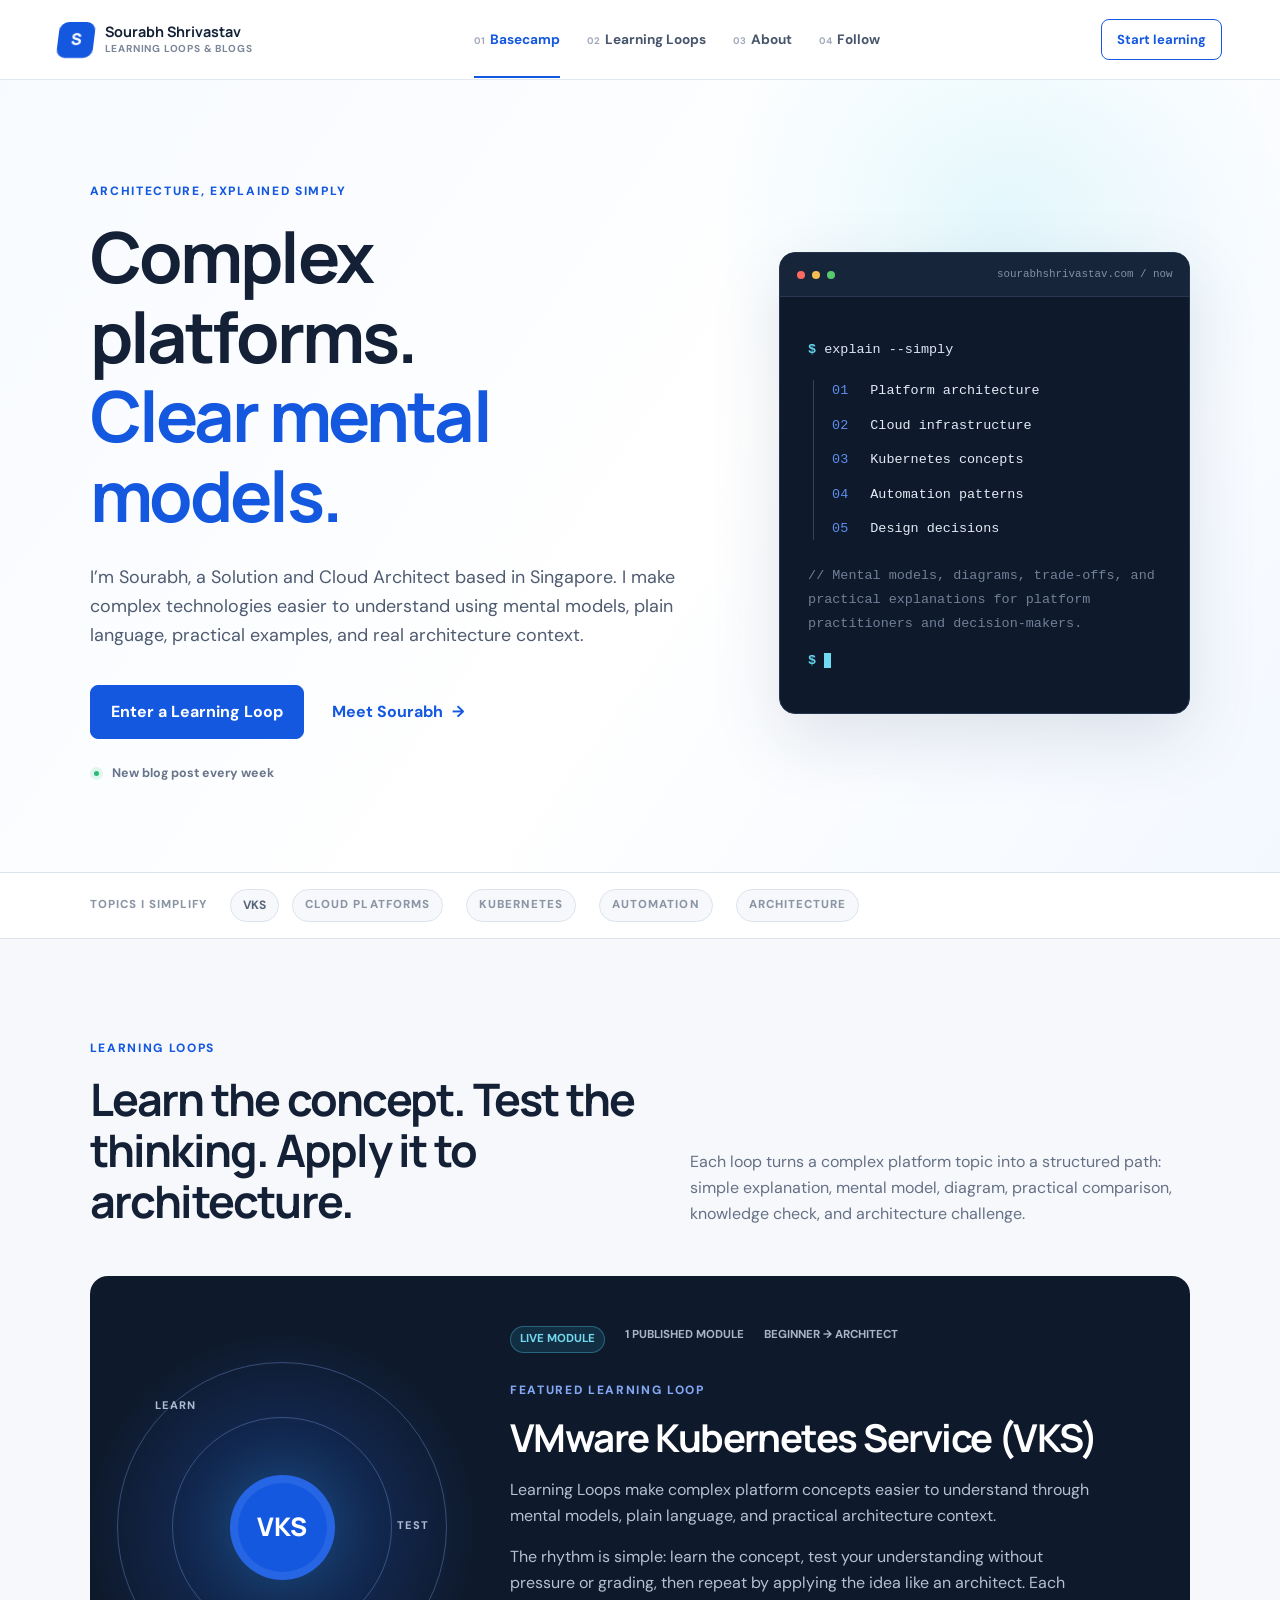
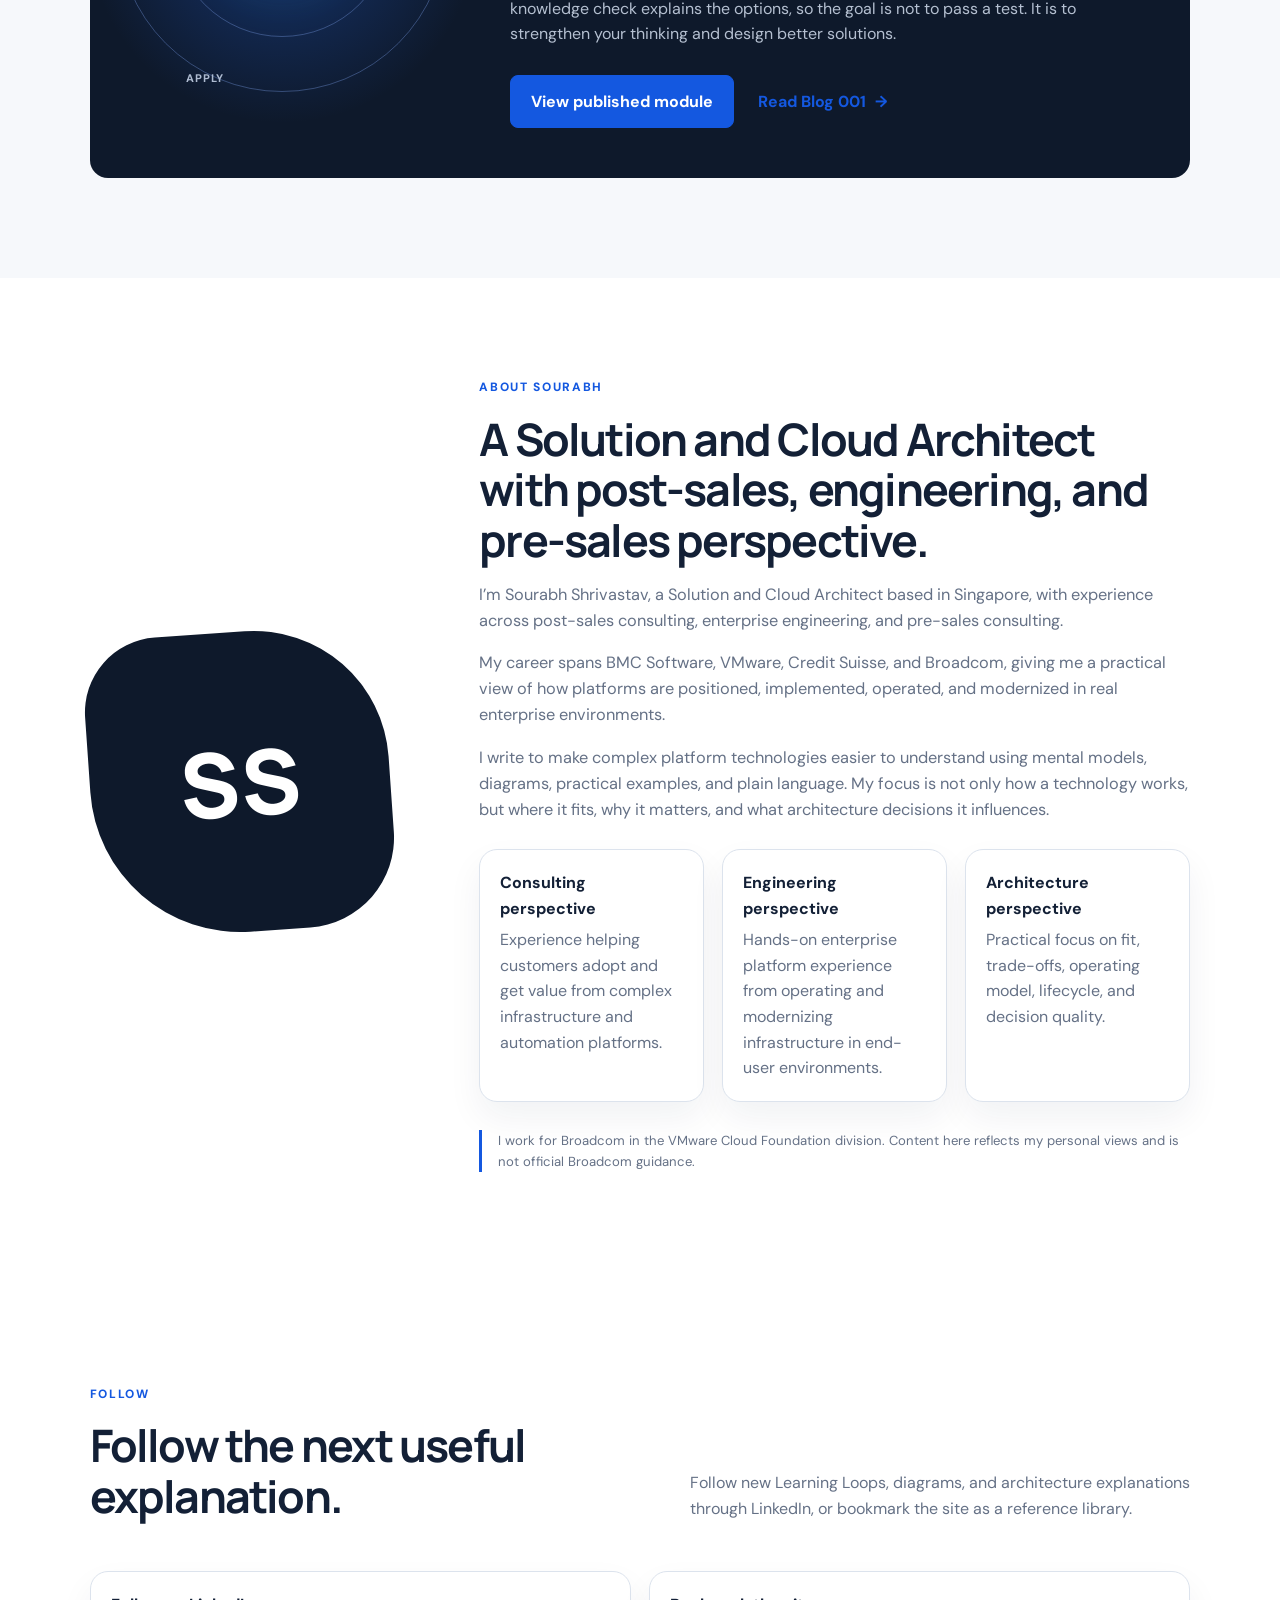
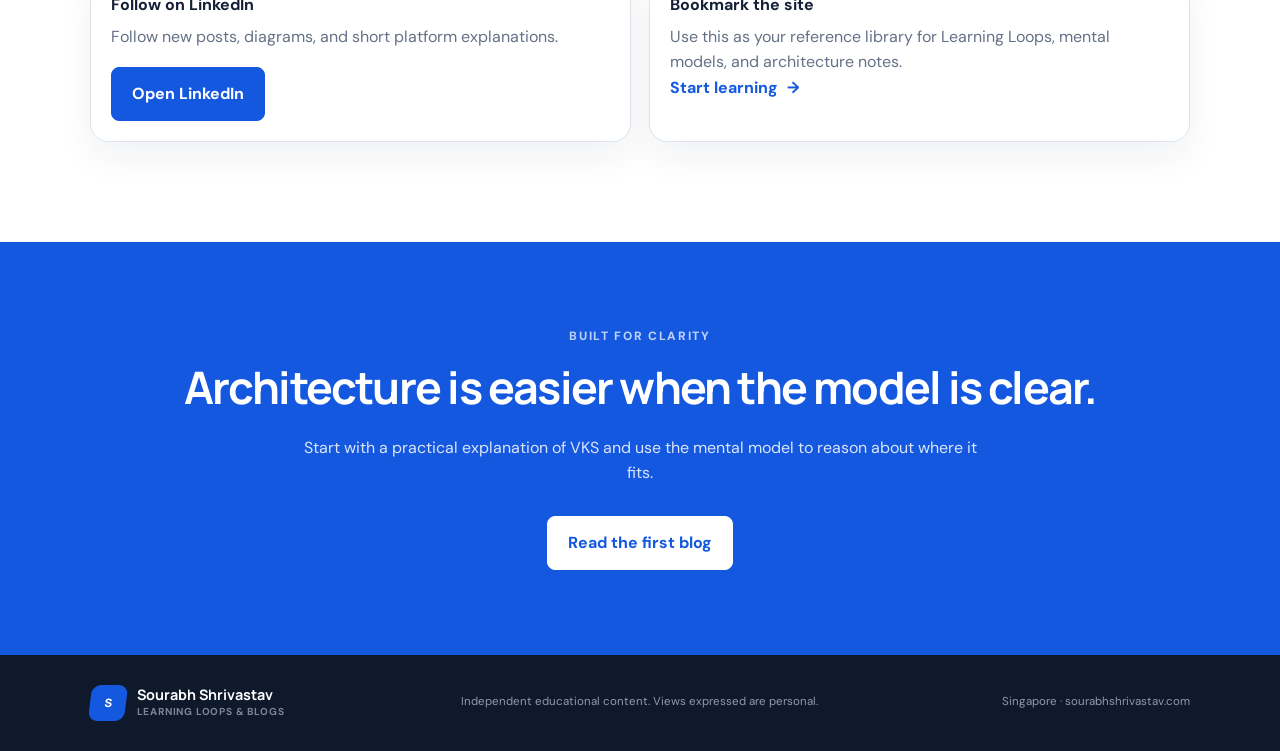
==== index.html @ 7808304b "Prepare homepage for go live with one visible module" ====
<!doctype html>
<html lang="en">
  <head>
    <meta charset="UTF-8" />
    <meta name="viewport" content="width=device-width, initial-scale=1.0" />
    <meta name="description" content="Sourabh Shrivastav writes practical Learning Loops and blogs that make cloud platforms, Kubernetes, automation, and architecture easier to understand through mental models and clear language." />
    <title>Sourabh Shrivastav | Learning Loops & Technical Blogs</title>
    <link rel="preconnect" href="https://fonts.googleapis.com" />
    <link rel="preconnect" href="https://fonts.gstatic.com" crossorigin />
    <link href="https://fonts.googleapis.com/css2?family=DM+Sans:wght@400;500;600;700&family=Manrope:wght@600;700;800&display=swap" rel="stylesheet" />
    <link rel="stylesheet" href="styles.css" />
    <style>
      .published-modules li { padding: 0; }
      .published-modules a { display: grid; gap: 5px; height: 100%; padding: 14px 16px; transition: background 160ms ease, border-color 160ms ease, transform 160ms ease; width: 100%; }
      .published-modules a:hover { background: #eef5ff; transform: translateY(-1px); }
      .published-modules a > span { color: var(--blue); font-size: .68rem; font-weight: 800; }
      .published-modules strong { color: var(--ink); font-size: .9rem; }
      .published-modules small { color: var(--muted); font-size: .74rem; font-weight: 500; line-height: 1.45; }
      .clarity-strip, .follow-grid { display: grid; gap: 18px; grid-template-columns: repeat(3, minmax(0, 1fr)); margin-top: 26px; }
      .follow-grid.two-card-grid { grid-template-columns: repeat(2, minmax(0, 1fr)); }
      .clarity-strip div, .follow-card { background: #fff; border: 1px solid var(--line); border-radius: 18px; box-shadow: 0 16px 35px rgba(16, 38, 74, .06); padding: 20px; }
      .clarity-strip strong, .follow-card strong { color: var(--ink); display: block; margin-bottom: 6px; }
      .clarity-strip p, .follow-card p { color: var(--muted); margin: 0; }
      .follow-card .button, .follow-card .text-link { margin-top: 18px; }
      .coming-soon-tag { color: var(--blue); display: inline-block; font-size: .75rem; font-weight: 800; letter-spacing: .08em; margin-top: 16px; text-transform: uppercase; }
      @media (max-width: 900px) { .clarity-strip, .follow-grid, .follow-grid.two-card-grid { grid-template-columns: 1fr; } }
    </style>
    <script src="app.js" defer></script>
  </head>
  <body>
    <header class="site-header">
      <a class="brand" href="#basecamp" aria-label="Sourabh Shrivastav home">
        <span class="brand-mark">S</span>
        <span class="brand-copy"><strong>Sourabh Shrivastav</strong><small>Learning Loops & Blogs</small></span>
      </a>
      <nav aria-label="Main navigation">
        <a class="nav-link active" href="#basecamp"><span>01</span>Basecamp</a>
        <a class="nav-link" href="#loops"><span>02</span>Learning Loops</a>
        <a class="nav-link" href="#about"><span>03</span>About</a>
        <a class="nav-link" href="#follow"><span>04</span>Follow</a>
      </nav>
      <a class="button button-small button-outline" href="#loops">Start learning</a>
    </header>

    <main id="basecamp">
      <section class="hero personal-hero">
        <div class="hero-copy">
          <p class="eyebrow">Architecture, explained simply</p>
          <h1>Complex platforms.<br /><span>Clear mental models.</span></h1>
          <p class="hero-intro">I’m Sourabh, a Solution and Cloud Architect based in Singapore. I make complex technologies easier to understand using mental models, plain language, practical examples, and real architecture context.</p>
          <div class="hero-actions">
            <a class="button" href="#loops">Enter a Learning Loop</a>
            <a class="text-link" href="#about">Meet Sourabh <span>→</span></a>
          </div>
          <div class="publishing-signal"><span class="pulse"></span>New blog post every week</div>
        </div>

        <aside class="terminal-card" aria-label="Topics explored on this website">
          <div class="terminal-bar"><span></span><span></span><span></span><small>sourabhshrivastav.com / now</small></div>
          <div class="terminal-body">
            <p><span class="prompt">$</span> explain --simply</p>
            <div class="topic-output">
              <span><i>01</i> Platform architecture</span>
              <span><i>02</i> Cloud infrastructure</span>
              <span><i>03</i> Kubernetes concepts</span>
              <span><i>04</i> Automation patterns</span>
              <span><i>05</i> Design decisions</span>
            </div>
            <p class="terminal-comment">// Mental models, diagrams, trade-offs, and practical explanations for platform practitioners and decision-makers.</p>
            <p><span class="prompt">$</span> <span class="cursor"></span></p>
          </div>
        </aside>
      </section>

      <section class="topic-rail" aria-label="Topics">
        <span>Topics I simplify</span>
        <a href="#loops">VKS</a>
        <span class="topic-pill">Cloud Platforms</span>
        <span class="topic-pill">Kubernetes</span>
        <span class="topic-pill">Automation</span>
        <span class="topic-pill">Architecture</span>
      </section>

      <section class="section loops-section" id="loops">
        <div class="section-heading">
          <div><p class="eyebrow">Learning Loops</p><h2>Learn the concept. Test the thinking. Apply it to architecture.</h2></div>
          <p>Each loop turns a complex platform topic into a structured path: simple explanation, mental model, diagram, practical comparison, knowledge check, and architecture challenge.</p>
        </div>

        <article class="featured-loop">
          <div class="loop-visual">
            <div class="orbit orbit-one"></div><div class="orbit orbit-two"></div><div class="loop-core">VKS</div>
            <span class="orbit-label label-learn">Learn</span><span class="orbit-label label-test">Test</span><span class="orbit-label label-apply">Apply</span>
          </div>
          <div class="loop-content">
            <div class="loop-meta"><span class="status-badge">Live module</span><span>1 published module</span><span>Beginner → Architect</span></div>
            <p class="eyebrow">Featured Learning Loop</p>
            <h3>VMware Kubernetes Service (VKS)</h3>
            <p>Learning Loops make complex platform concepts easier to understand through mental models, plain language, and practical architecture context.</p>
            <p>The rhythm is simple: learn the concept, test your understanding without pressure or grading, then repeat by applying the idea like an architect. Each knowledge check explains the options, so the goal is not to pass a test. It is to strengthen your thinking and design better solutions.</p>
            <div class="loop-actions">
              <button class="button show-modules" type="button" aria-expanded="false">View published module</button>
              <a class="text-link" href="blogs/001-what-is-vks.html">Read Blog 001 <span>→</span></a>
            </div>
          </div>
        </article>

        <div class="curriculum-drawer" hidden>
          <div class="curriculum-heading"><div><p class="eyebrow">VKS Learning Loop</p><h3>Published module</h3></div><span>Start with the first practical explanation of where VKS fits.</span></div>
          <ol class="curriculum-grid published-modules">
            <li><a href="blogs/001-what-is-vks.html"><span>01</span><strong>What Is VKS?</strong><small>Where VKS fits in the Kubernetes landscape and how it closes the enterprise operating gap.</small></a></li>
          </ol>
        </div>
      </section>

      <section class="section about-section" id="about">
        <div class="about-monogram">SS</div>
        <div class="about-copy">
          <p class="eyebrow">About Sourabh</p>
          <h2>A Solution and Cloud Architect with post-sales, engineering, and pre-sales perspective.</h2>
          <p>I’m Sourabh Shrivastav, a Solution and Cloud Architect based in Singapore, with experience across post-sales consulting, enterprise engineering, and pre-sales consulting.</p>
          <p>My career spans BMC Software, VMware, Credit Suisse, and Broadcom, giving me a practical view of how platforms are positioned, implemented, operated, and modernized in real enterprise environments.</p>
          <p>I write to make complex platform technologies easier to understand using mental models, diagrams, practical examples, and plain language. My focus is not only how a technology works, but where it fits, why it matters, and what architecture decisions it influences.</p>
          <div class="clarity-strip">
            <div><strong>Consulting perspective</strong><p>Experience helping customers adopt and get value from complex infrastructure and automation platforms.</p></div>
            <div><strong>Engineering perspective</strong><p>Hands-on enterprise platform experience from operating and modernizing infrastructure in end-user environments.</p></div>
            <div><strong>Architecture perspective</strong><p>Practical focus on fit, trade-offs, operating model, lifecycle, and decision quality.</p></div>
          </div>
          <p class="disclosure">I work for Broadcom in the VMware Cloud Foundation division. Content here reflects my personal views and is not official Broadcom guidance.</p>
        </div>
      </section>

      <section class="section" id="follow">
        <div class="section-heading">
          <div><p class="eyebrow">Follow</p><h2>Follow the next useful explanation.</h2></div>
          <p>Follow new Learning Loops, diagrams, and architecture explanations through LinkedIn, or bookmark the site as a reference library.</p>
        </div>
        <div class="follow-grid two-card-grid">
          <article class="follow-card"><strong>Follow on LinkedIn</strong><p>Follow new posts, diagrams, and short platform explanations.</p><a class="button" href="https://www.linkedin.com/in/sourabh-shrivastav2009/" target="_blank" rel="noopener">Open LinkedIn</a></article>
          <article class="follow-card"><strong>Bookmark the site</strong><p>Use this as your reference library for Learning Loops, mental models, and architecture notes.</p><a class="text-link" href="#loops">Start learning <span>→</span></a></article>
        </div>
      </section>

      <section class="cta-section">
        <p class="eyebrow">Built for clarity</p>
        <h2>Architecture is easier when the model is clear.</h2>
        <p>Start with a practical explanation of VKS and use the mental model to reason about where it fits.</p>
        <a class="button button-light" href="blogs/001-what-is-vks.html">Read the first blog</a>
      </section>
    </main>

    <footer>
      <a class="brand footer-brand" href="#basecamp"><span class="brand-mark">S</span><span class="brand-copy"><strong>Sourabh Shrivastav</strong><small>Learning Loops & Blogs</small></span></a>
      <p>Independent educational content. Views expressed are personal.</p>
      <span>Singapore · sourabhshrivastav.com</span>
    </footer>
  </body>
</html>
---- styles.css ----
:root {
  --ink: #132036;
  --muted: #657186;
  --paper: #f6f8fb;
  --white: #fff;
  --blue: #1458e0;
  --blue-dark: #0b3faa;
  --cyan: #30c5e8;
  --line: #dce3ed;
  --navy: #0e192b;
  --green: #087a55;
  --red: #bd3f45;
  --purple: #7454d6;
  --shadow: 0 24px 70px rgba(30, 54, 95, 0.13);
}

* { box-sizing: border-box; }
[hidden] { display: none !important; }
html { scroll-behavior: smooth; }
body {
  margin: 0;
  background: var(--white);
  color: var(--ink);
  font-family: "DM Sans", sans-serif;
  line-height: 1.6;
}
a { color: inherit; text-decoration: none; }
button, input { font: inherit; }
h1, h2, h3 {
  font-family: "Manrope", sans-serif;
  letter-spacing: -0.04em;
  line-height: 1.13;
}

.site-header {
  align-items: center;
  backdrop-filter: blur(16px);
  background: rgba(255, 255, 255, 0.92);
  border-bottom: 1px solid rgba(220, 227, 237, 0.85);
  display: flex;
  height: 80px;
  justify-content: space-between;
  padding: 0 max(4.5vw, 24px);
  position: sticky;
  top: 0;
  z-index: 20;
}
.brand { align-items: center; display: flex; gap: 11px; }
.brand-mark {
  align-items: center;
  background: var(--blue);
  border-radius: 9px;
  color: var(--white);
  display: inline-flex;
  font-family: "Manrope", sans-serif;
  font-weight: 800;
  height: 36px;
  justify-content: center;
  transform: skew(-7deg);
  width: 36px;
}
.brand-copy { display: flex; flex-direction: column; line-height: 1.05; }
.brand-copy strong { font-family: "Manrope", sans-serif; font-size: .9rem; }
.brand-copy small {
  color: #7a8699;
  font-size: .63rem;
  font-weight: 700;
  letter-spacing: .08em;
  margin-top: 5px;
  text-transform: uppercase;
}
nav { display: flex; gap: 27px; }
.nav-link {
  color: #48566c;
  font-size: .85rem;
  font-weight: 700;
  position: relative;
}
.nav-link span { color: #a0aaba; font-size: .6rem; margin-right: 5px; }
.nav-link::after {
  background: var(--blue);
  bottom: -28px;
  content: "";
  height: 2px;
  left: 0;
  position: absolute;
  transform: scaleX(0);
  transform-origin: left;
  transition: transform 180ms ease;
  width: 100%;
}
.nav-link:hover, .nav-link.active { color: var(--blue); }
.nav-link:hover::after, .nav-link.active::after { transform: scaleX(1); }
.nav-coming-soon {
  align-items: center;
  color: #929cac;
  cursor: default;
  display: flex;
}
.nav-coming-soon small {
  background: #edf1f7;
  border-radius: 999px;
  color: #7d899b;
  font-size: .52rem;
  letter-spacing: .06em;
  margin-left: 7px;
  padding: 2px 6px;
  text-transform: uppercase;
}
.nav-coming-soon::after { display: none; }
.nav-coming-soon:hover { color: #929cac; }

.button {
  background: var(--blue);
  border: 1px solid var(--blue);
  border-radius: 8px;
  color: var(--white);
  cursor: pointer;
  display: inline-flex;
  font-weight: 700;
  justify-content: center;
  padding: 13px 20px;
  transition: 160ms ease;
}
.button:hover { background: var(--blue-dark); border-color: var(--blue-dark); transform: translateY(-1px); }
.button-small { font-size: .82rem; padding: 9px 15px; }
.button-outline { background: transparent; color: var(--blue); }
.text-link { color: var(--blue); font-weight: 700; }
.text-link span { display: inline-block; margin-left: 5px; transition: transform 160ms ease; }
.text-link:hover span { transform: translateX(4px); }

.hero {
  background:
    radial-gradient(circle at 78% 18%, rgba(48, 197, 232, .13), transparent 24%),
    linear-gradient(125deg, #f7faff 0%, #fff 54%, #f3f8ff 100%);
  display: grid;
  gap: 7vw;
  grid-template-columns: minmax(0, 1.05fr) minmax(380px, .72fr);
  min-height: 680px;
  padding: 102px max(7vw, 28px) 88px;
}
.hero-copy { max-width: 760px; }
.eyebrow {
  color: var(--blue);
  font-size: .75rem;
  font-weight: 800;
  letter-spacing: .14em;
  margin: 0 0 16px;
  text-transform: uppercase;
}
h1 { font-size: clamp(3.2rem, 5.5vw, 5.8rem); margin: 0 0 28px; }
h1 span { color: var(--blue); }
.hero-intro { color: #4e5b70; font-size: clamp(1.05rem, 1.4vw, 1.25rem); max-width: 700px; }
.hero-actions { align-items: center; display: flex; gap: 28px; margin: 36px 0 25px; }
.publishing-signal { align-items: center; color: #68758a; display: flex; font-size: .78rem; font-weight: 700; gap: 9px; }
.pulse {
  background: #29b977;
  border: 4px solid #dff6ec;
  border-radius: 50%;
  display: inline-block;
  height: 13px;
  width: 13px;
}

.terminal-card {
  align-self: center;
  background: var(--navy);
  border: 1px solid #26354e;
  border-radius: 16px;
  box-shadow: var(--shadow);
  color: #dfe7f5;
  overflow: hidden;
}
.terminal-bar {
  align-items: center;
  background: #17253b;
  border-bottom: 1px solid #293850;
  display: flex;
  gap: 7px;
  padding: 13px 17px;
}
.terminal-bar > span { background: #ff6961; border-radius: 50%; height: 8px; width: 8px; }
.terminal-bar > span:nth-child(2) { background: #f5bd4f; }
.terminal-bar > span:nth-child(3) { background: #56c96f; }
.terminal-bar small { color: #8290a5; font-family: monospace; margin-left: auto; }
.terminal-body { font-family: monospace; font-size: .84rem; padding: 28px; }
.prompt { color: #67d7ee; font-weight: 800; }
.topic-output { border-left: 1px solid #34445e; display: flex; flex-direction: column; gap: 13px; margin: 20px 0 24px 5px; padding-left: 18px; }
.topic-output span { color: #e4ebf6; }
.topic-output i { color: #5e8fec; font-style: normal; margin-right: 14px; }
.terminal-comment { color: #718098; line-height: 1.8; }
.cursor { animation: blink 1s infinite; background: #70daf0; display: inline-block; height: 15px; vertical-align: middle; width: 7px; }
@keyframes blink { 50% { opacity: 0; } }

.topic-rail {
  align-items: center;
  border-bottom: 1px solid var(--line);
  border-top: 1px solid var(--line);
  display: flex;
  gap: 13px;
  overflow-x: auto;
  padding: 16px max(7vw, 28px);
  white-space: nowrap;
}
.topic-rail > span { color: #8994a5; font-size: .72rem; font-weight: 800; letter-spacing: .09em; margin-right: 10px; text-transform: uppercase; }
.topic-rail a, .topic-pill { background: var(--paper); border: 1px solid var(--line); border-radius: 999px; color: #566379; font-size: .75rem; font-weight: 700; padding: 6px 12px; }
.topic-rail a:hover { border-color: var(--blue); color: var(--blue); }
.topic-pill { color: #8994a5; }

.section { padding: 100px max(7vw, 28px); }
.section-heading { align-items: end; display: flex; gap: 40px; justify-content: space-between; margin-bottom: 50px; }
.section-heading h2, .quiz-intro h2, .about-copy h2, .cta-section h2 { font-size: clamp(2.1rem, 3.5vw, 3.4rem); margin: 0; }
.section-heading > p { color: var(--muted); margin: 0; max-width: 500px; }
.loops-section { background: var(--paper); }

.featured-loop {
  background: var(--navy);
  border-radius: 18px;
  color: var(--white);
  display: grid;
  grid-template-columns: .7fr 1.3fr;
  min-height: 430px;
  overflow: hidden;
}
.loop-visual {
  align-items: center;
  background: radial-gradient(circle, rgba(35, 99, 225, .38), transparent 62%);
  display: flex;
  justify-content: center;
  min-height: 430px;
  position: relative;
}
.loop-core {
  align-items: center;
  background: var(--blue);
  border: 8px solid rgba(255,255,255,.08);
  border-radius: 50%;
  box-shadow: 0 0 60px rgba(48,197,232,.2);
  display: flex;
  font-family: "Manrope", sans-serif;
  font-size: 1.6rem;
  font-weight: 800;
  height: 105px;
  justify-content: center;
  position: relative;
  width: 105px;
  z-index: 2;
}
.orbit { border: 1px solid rgba(125,162,235,.36); border-radius: 50%; position: absolute; }
.orbit-one { height: 220px; width: 220px; }
.orbit-two { height: 330px; width: 330px; }
.orbit-label { color: #aebbd0; font-size: .69rem; font-weight: 800; letter-spacing: .08em; position: absolute; text-transform: uppercase; }
.label-learn { left: 17%; top: 24%; }
.label-test { right: 12%; top: 48%; }
.label-apply { bottom: 18%; left: 25%; }
.loop-content { align-self: center; padding: 50px 7vw 50px 35px; }
.loop-content .eyebrow { color: #83a8f4; margin-top: 28px; }
.loop-content h3 { font-size: clamp(2rem, 3vw, 3rem); margin: 0 0 18px; }
.loop-content > p:not(.eyebrow) { color: #b5c0d1; max-width: 650px; }
.loop-meta { color: #a9b4c6; display: flex; flex-wrap: wrap; font-size: .72rem; font-weight: 700; gap: 10px 20px; text-transform: uppercase; }
.status-badge { background: rgba(42,192,229,.13); border: 1px solid rgba(83,206,236,.35); border-radius: 999px; color: #75d9ef; padding: 3px 9px; }
.loop-actions { align-items: center; display: flex; gap: 24px; margin-top: 28px; }

.curriculum-drawer { background: #fff; border: 1px solid var(--line); border-radius: 0 0 16px 16px; padding: 35px; }
.curriculum-heading { align-items: end; display: flex; justify-content: space-between; margin-bottom: 25px; }
.curriculum-heading h3 { font-size: 1.6rem; margin: 0; }
.curriculum-heading > span { color: var(--muted); font-size: .78rem; }
.curriculum-grid { display: grid; gap: 9px; grid-template-columns: 1fr 1fr; list-style: none; margin: 0; padding: 0; }
.curriculum-grid li { align-items: center; background: var(--paper); border: 1px solid #e8edf4; border-radius: 8px; display: flex; font-size: .83rem; font-weight: 700; gap: 12px; padding: 12px; }
.curriculum-grid li span { color: var(--blue); font-size: .68rem; }

.future-loops { display: grid; gap: 15px; grid-template-columns: repeat(3, 1fr); margin-top: 20px; }
.future-loop { align-items: center; background: var(--white); border: 1px solid var(--line); border-radius: 12px; display: flex; gap: 17px; padding: 21px; }
.loop-icon {
  align-items: center;
  background: #ecf2ff;
  border-radius: 9px;
  color: var(--blue);
  display: flex;
  flex: 0 0 50px;
  font-family: monospace;
  font-size: .72rem;
  font-weight: 800;
  height: 50px;
  justify-content: center;
}
.future-loop small { color: #929cac; font-size: .62rem; font-weight: 800; letter-spacing: .08em; text-transform: uppercase; }
.future-loop h3 { font-size: 1rem; margin: 2px 0; }
.future-loop p { color: var(--muted); font-size: .76rem; margin: 0; }
.add-loop { border-style: dashed; }
.plus { color: #8e99aa; font-size: 2rem; text-align: center; width: 50px; }

.notes-section { background: #fff; }
.coming-soon-panel {
  align-items: center;
  background: linear-gradient(135deg, #f4f7fd, #fff);
  border: 1px dashed #bdc9dc;
  border-radius: 18px;
  display: grid;
  gap: 7vw;
  grid-template-columns: 1.25fr .75fr;
  padding: 55px;
}
.coming-soon-label {
  align-items: center;
  color: #788599;
  display: flex;
  font-size: .7rem;
  font-weight: 800;
  gap: 8px;
  letter-spacing: .1em;
  margin-bottom: 27px;
  text-transform: uppercase;
}
.coming-soon-copy h2 { font-size: clamp(2.1rem, 3.5vw, 3.4rem); margin: 0; }
.coming-soon-copy > p:last-child { color: var(--muted); max-width: 650px; }
.featured-note-link {
  background: var(--navy);
  border-radius: 12px;
  color: #fff;
  display: flex;
  flex-direction: column;
  gap: 17px;
  padding: 28px;
  transition: transform 180ms ease, box-shadow 180ms ease;
}
.featured-note-link:hover {
  box-shadow: 0 20px 45px rgba(14, 25, 43, .2);
  transform: translateY(-3px);
}
.featured-note-meta {
  color: #75d9ef;
  font-size: .66rem;
  font-weight: 800;
  letter-spacing: .08em;
  text-transform: uppercase;
}
.featured-note-link strong {
  font-family: "Manrope", sans-serif;
  font-size: 1.15rem;
  line-height: 1.35;
}
.featured-note-action {
  align-items: center;
  color: #aebbd0;
  display: flex;
  font-size: .76rem;
  font-weight: 700;
  justify-content: space-between;
}
.featured-note-action i { color: #fff; font-size: 1.1rem; font-style: normal; }

.quiz-section { align-items: center; background: #fbfcfe; display: grid; gap: 8vw; grid-template-columns: .75fr 1.25fr; }
.quiz-intro > p:last-child { color: var(--muted); margin-top: 22px; }
.quiz-card { background: #fff; border: 1px solid var(--line); border-radius: 16px; box-shadow: var(--shadow); padding: 30px; }
.quiz-meta { color: #7b8799; display: flex; font-size: .7rem; font-weight: 700; justify-content: space-between; letter-spacing: .05em; text-transform: uppercase; }
.quiz-card h3 { font-size: 1.35rem; line-height: 1.4; margin: 27px 0 23px; }
.answer { align-items: flex-start; border: 1px solid var(--line); border-radius: 9px; cursor: pointer; display: flex; gap: 12px; margin: 10px 0; padding: 14px; }
.answer:hover, .answer:has(input:checked) { background: #f4f7ff; border-color: #7da4f1; }
.answer input { accent-color: var(--blue); margin-top: 5px; }
.quiz-submit { margin-top: 14px; width: 100%; }
.quiz-result { border-radius: 9px; font-size: .9rem; margin-top: 16px; padding: 15px; }
.quiz-result.correct { background: #e9f8f2; color: var(--green); }
.quiz-result.incorrect { background: #fff0f0; color: var(--red); }

.about-section { align-items: center; display: grid; gap: 7vw; grid-template-columns: .5fr 1.5fr; }
.about-monogram {
  align-items: center;
  background: var(--navy);
  border-radius: 25% 45% 30% 50%;
  color: #fff;
  display: flex;
  font-family: "Manrope", sans-serif;
  font-size: clamp(3rem, 7vw, 6rem);
  font-weight: 800;
  height: min(28vw, 300px);
  justify-content: center;
  transform: rotate(-4deg);
  width: min(28vw, 300px);
}
.about-copy { max-width: 760px; }
.about-copy > p:not(.eyebrow) { color: var(--muted); font-size: 1.02rem; }
.disclosure { border-left: 3px solid var(--blue); font-size: .82rem !important; margin-top: 28px; padding-left: 16px; }

.cta-section { background: var(--blue); color: #fff; padding: 85px max(10vw, 28px); text-align: center; }
.cta-section .eyebrow { color: #bdd1fa; }
.cta-section p:not(.eyebrow) { color: #dbe5fa; margin: 22px auto 30px; max-width: 680px; }
.button-light { background: #fff; border-color: #fff; color: var(--blue); }
footer {
  align-items: center;
  background: var(--navy);
  color: #8f9bad;
  display: grid;
  font-size: .72rem;
  gap: 30px;
  grid-template-columns: 1fr 1.4fr 1fr;
  padding: 30px max(7vw, 28px);
}
.footer-brand { color: #fff; }
footer p { margin: 0; text-align: center; }
footer > span { text-align: right; }

@media (max-width: 1000px) {
  nav { display: none; }
  .hero, .quiz-section { grid-template-columns: 1fr; }
  .hero { padding-top: 70px; }
  .terminal-card { max-width: 630px; }
  .future-loops { grid-template-columns: 1fr 1fr; }
  .future-loop:last-child { grid-column: 1 / -1; }
}
@media (max-width: 700px) {
  .site-header .button { display: none; }
  .site-header { height: 68px; }
  .hero { min-height: auto; padding-bottom: 65px; }
  h1 { font-size: 3rem; }
  .hero-actions, .section-heading, .loop-actions, .curriculum-heading { align-items: flex-start; flex-direction: column; }
  .section { padding-bottom: 70px; padding-top: 70px; }
  .featured-loop { grid-template-columns: 1fr; }
  .loop-visual { min-height: 340px; }
  .loop-content { padding: 35px 25px 45px; }
  .curriculum-grid, .future-loops, .coming-soon-panel { grid-template-columns: 1fr; }
  .coming-soon-panel { padding: 30px; }
  .future-loop:last-child { grid-column: auto; }
  .about-section { grid-template-columns: 1fr; }
  .about-monogram { height: 180px; width: 180px; }
  footer { grid-template-columns: 1fr; }
  footer p, footer > span { text-align: left; }
}
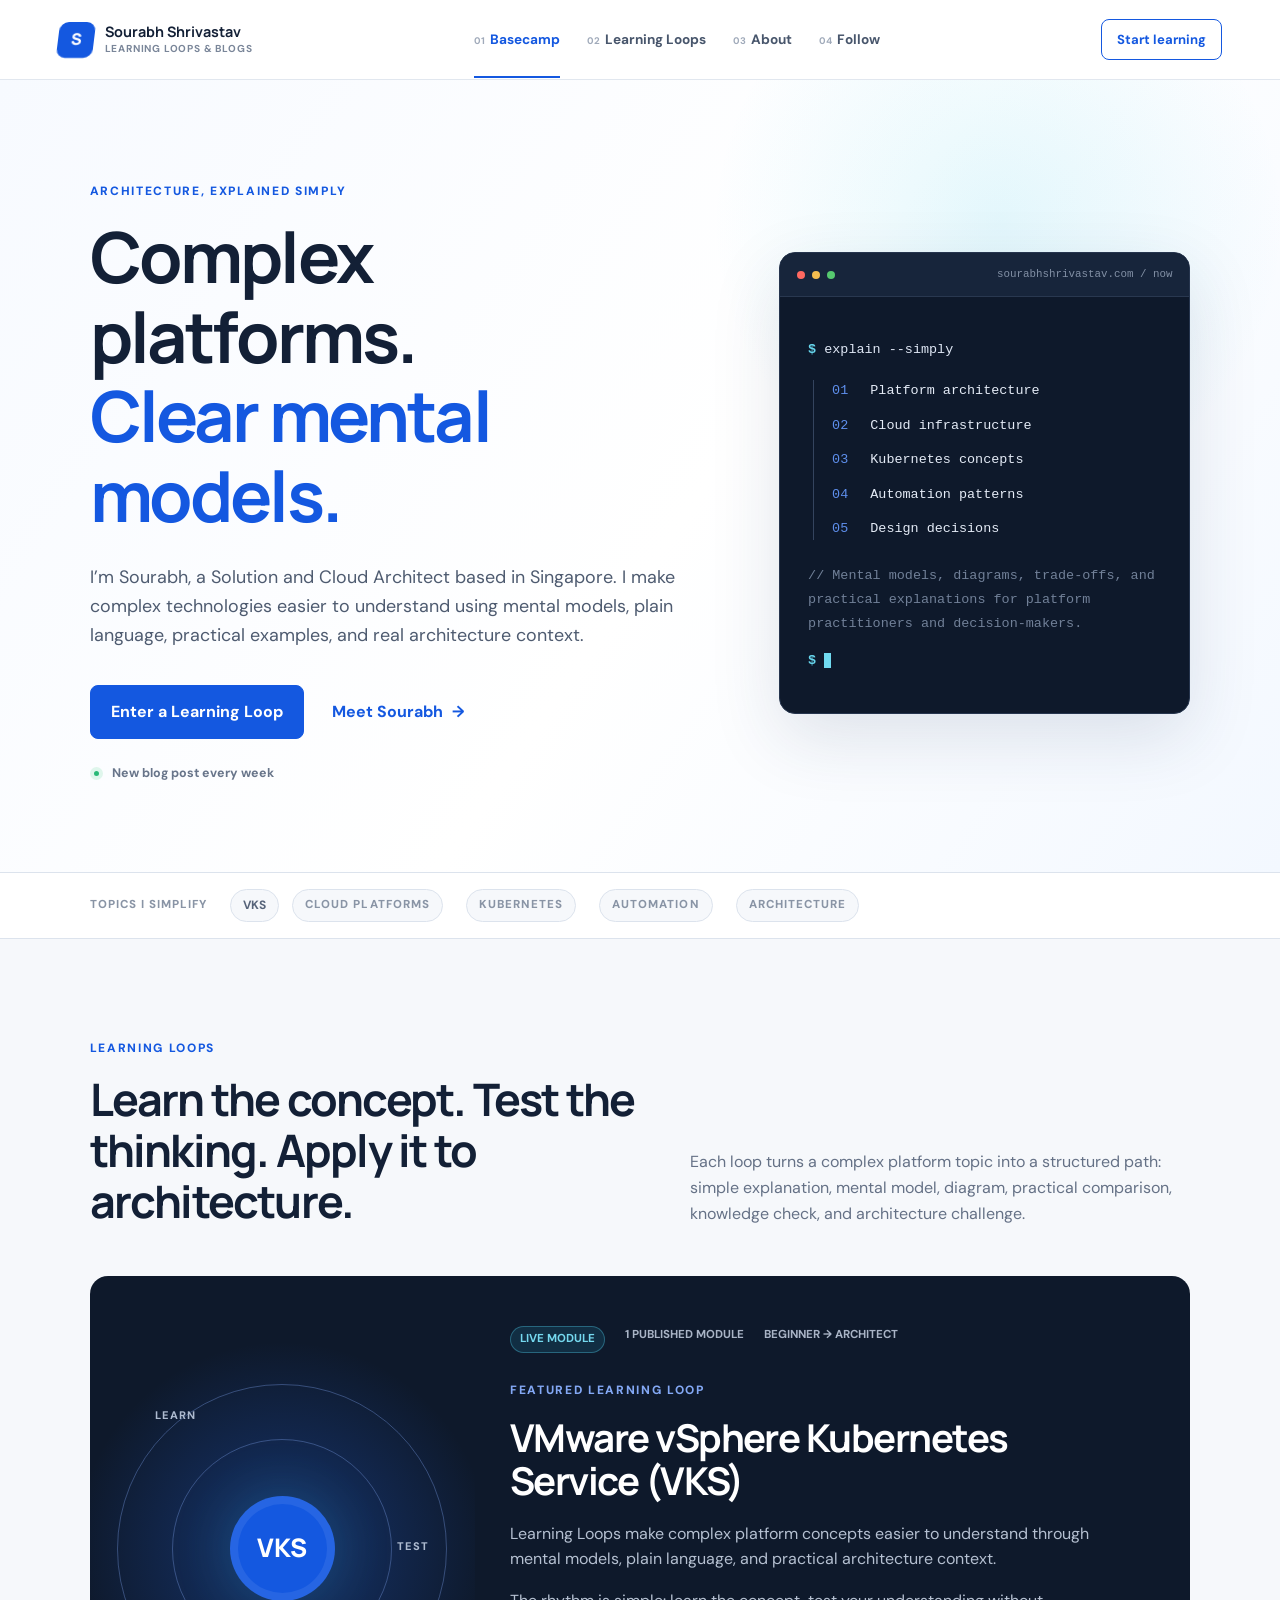
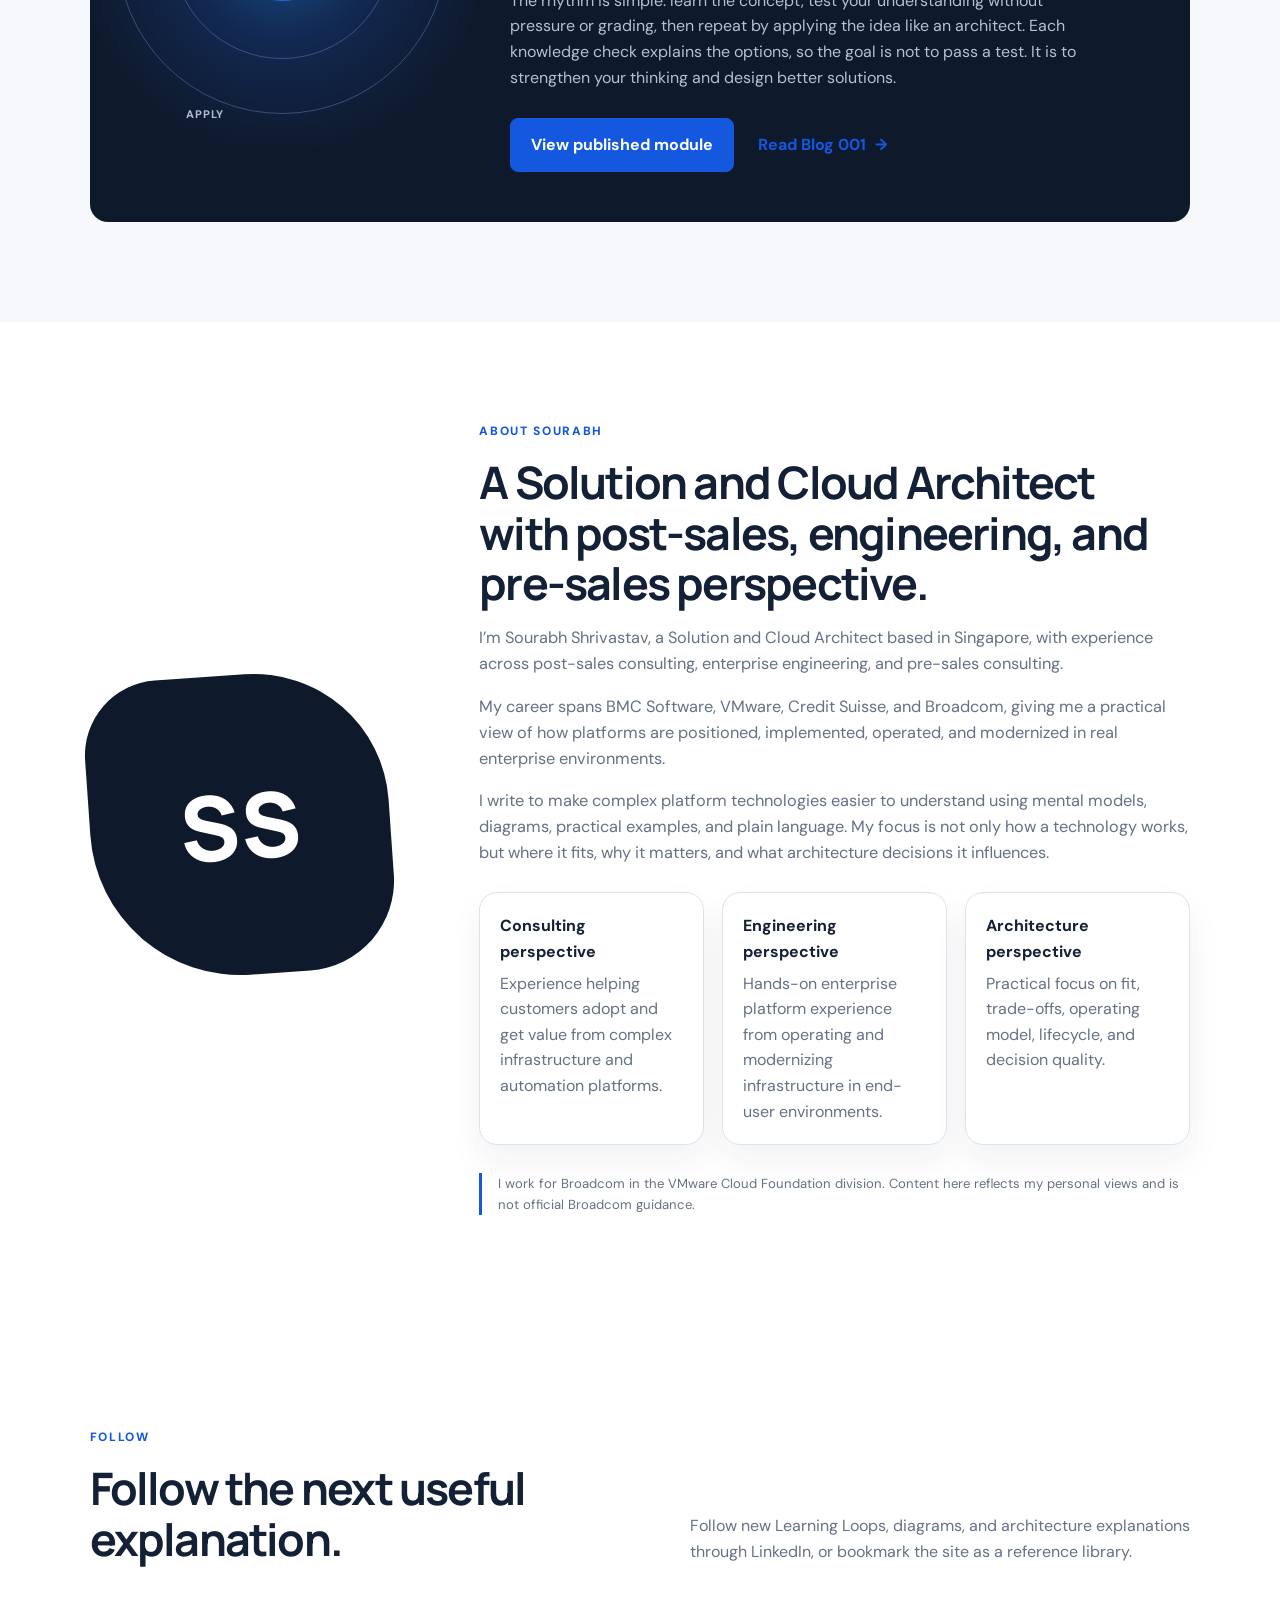
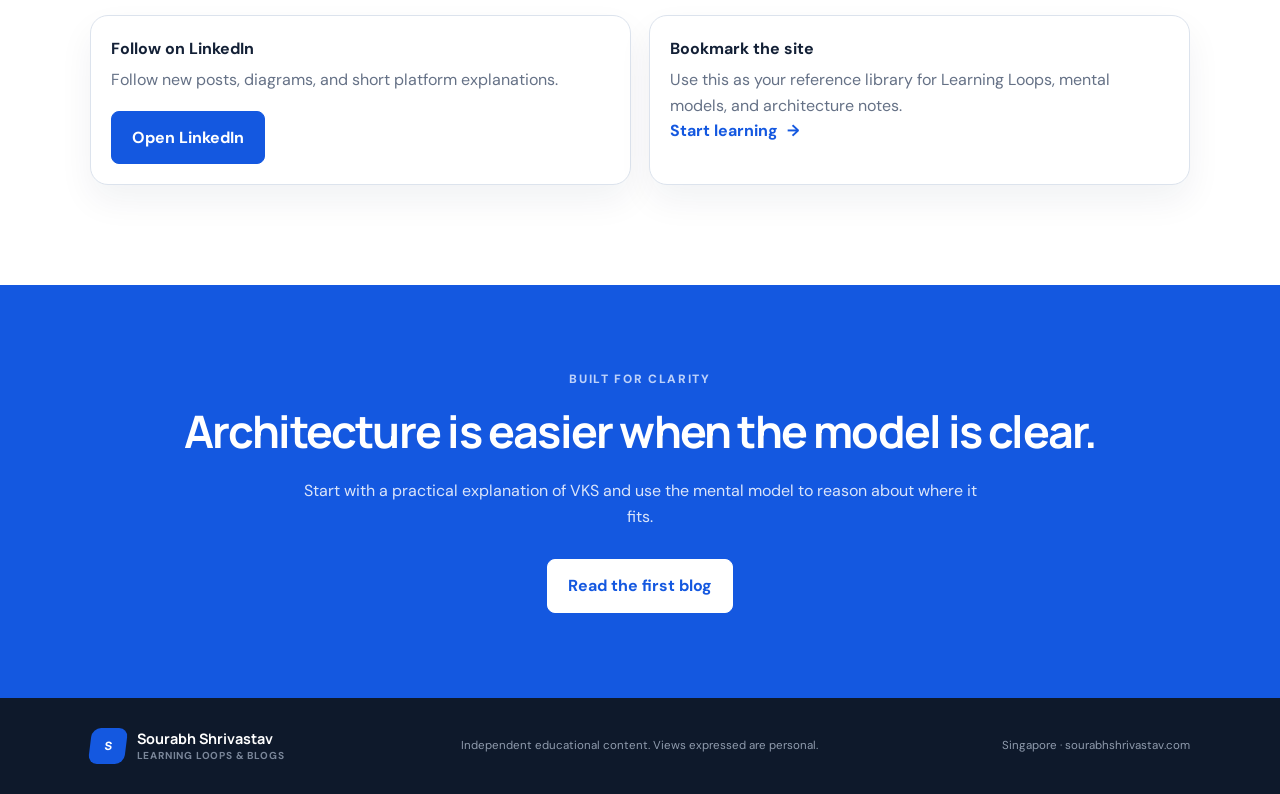
==== commit eb2cbf4b: "Use official VMware vSphere Kubernetes Service name" ====
--- a/index.html
+++ b/index.html
@@ -95,7 +95,7 @@
           <div class="loop-content">
             <div class="loop-meta"><span class="status-badge">Live module</span><span>1 published module</span><span>Beginner → Architect</span></div>
             <p class="eyebrow">Featured Learning Loop</p>
-            <h3>VMware Kubernetes Service (VKS)</h3>
+            <h3>VMware vSphere Kubernetes Service (VKS)</h3>
             <p>Learning Loops make complex platform concepts easier to understand through mental models, plain language, and practical architecture context.</p>
             <p>The rhythm is simple: learn the concept, test your understanding without pressure or grading, then repeat by applying the idea like an architect. Each knowledge check explains the options, so the goal is not to pass a test. It is to strengthen your thinking and design better solutions.</p>
             <div class="loop-actions">
@@ -108,7 +108,7 @@
         <div class="curriculum-drawer" hidden>
           <div class="curriculum-heading"><div><p class="eyebrow">VKS Learning Loop</p><h3>Published module</h3></div><span>Start with the first practical explanation of where VKS fits.</span></div>
           <ol class="curriculum-grid published-modules">
-            <li><a href="blogs/001-what-is-vks.html"><span>01</span><strong>What Is VKS?</strong><small>Where VKS fits in the Kubernetes landscape and how it closes the enterprise operating gap.</small></a></li>
+            <li><a href="blogs/001-what-is-vks.html"><span>01</span><strong>What Is VKS?</strong><small>Where VMware vSphere Kubernetes Service fits in the Kubernetes landscape and how it closes the enterprise operating gap.</small></a></li>
           </ol>
         </div>
       </section>
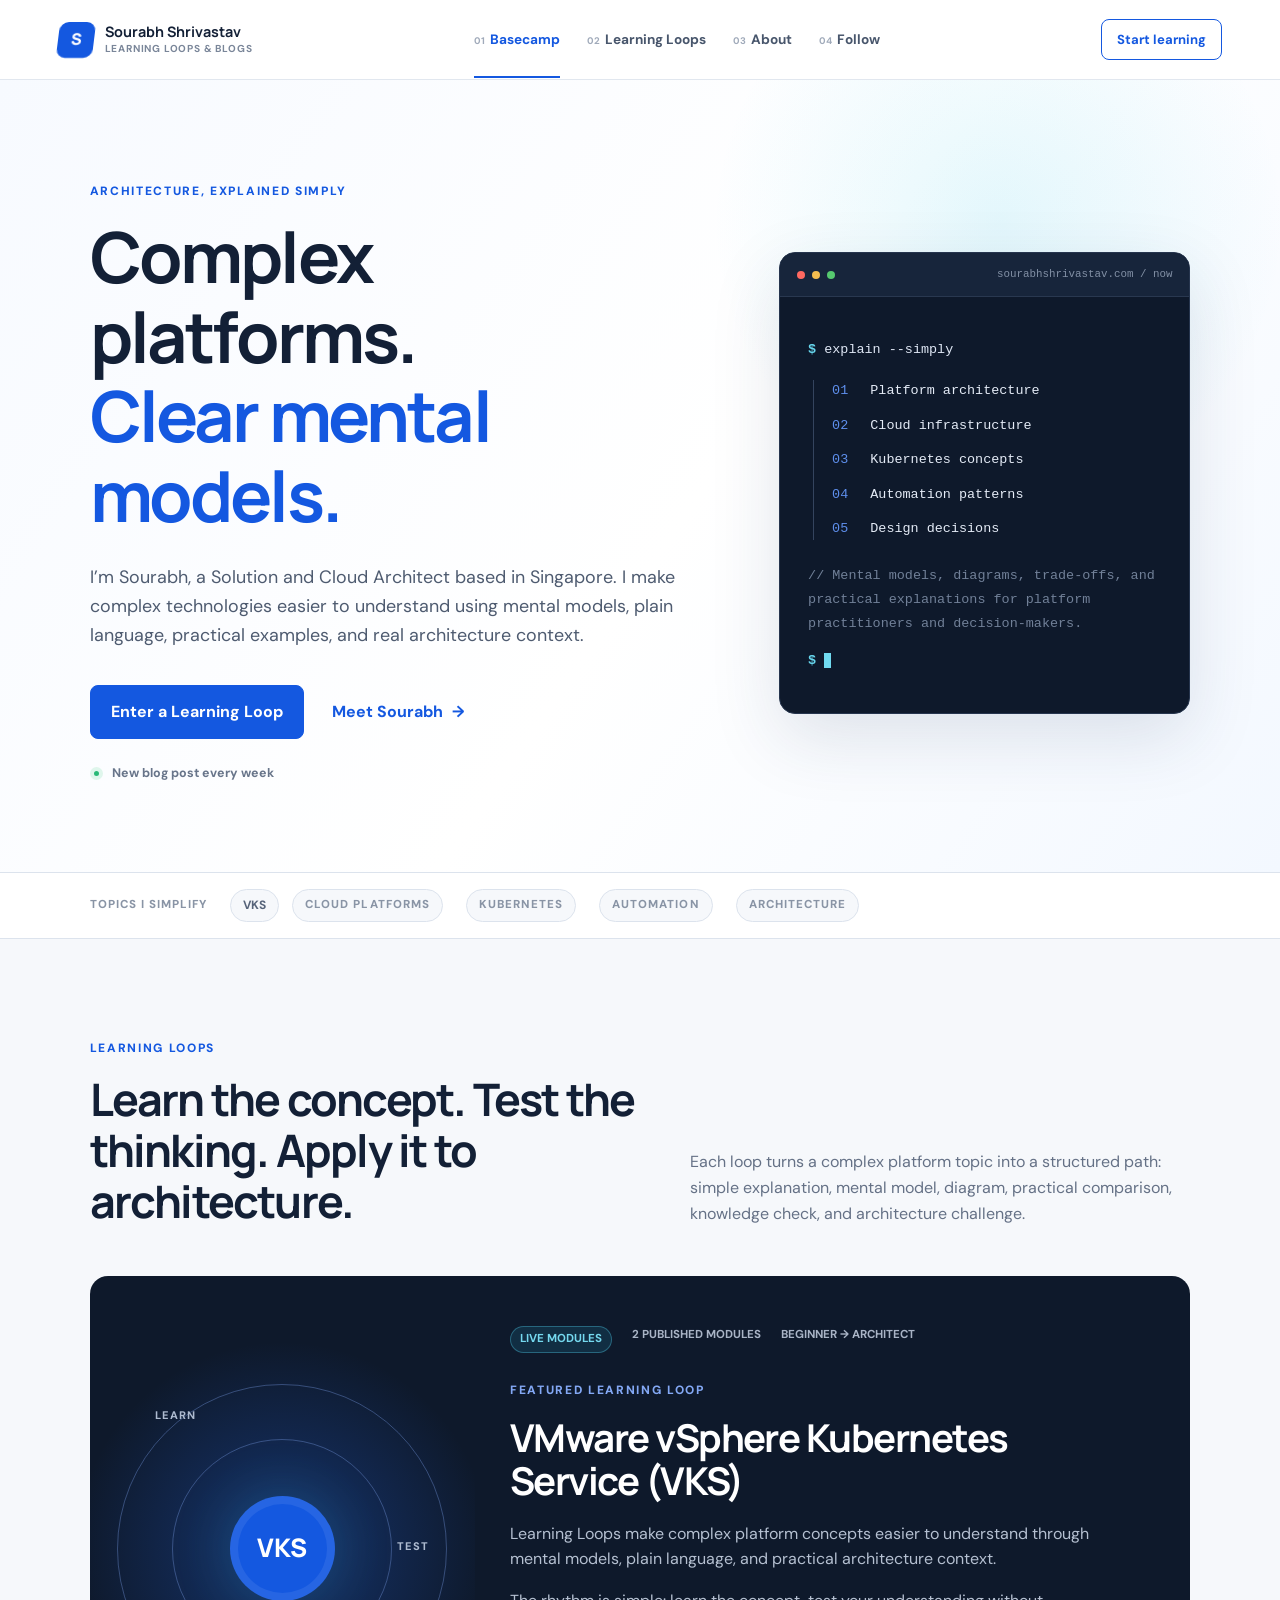
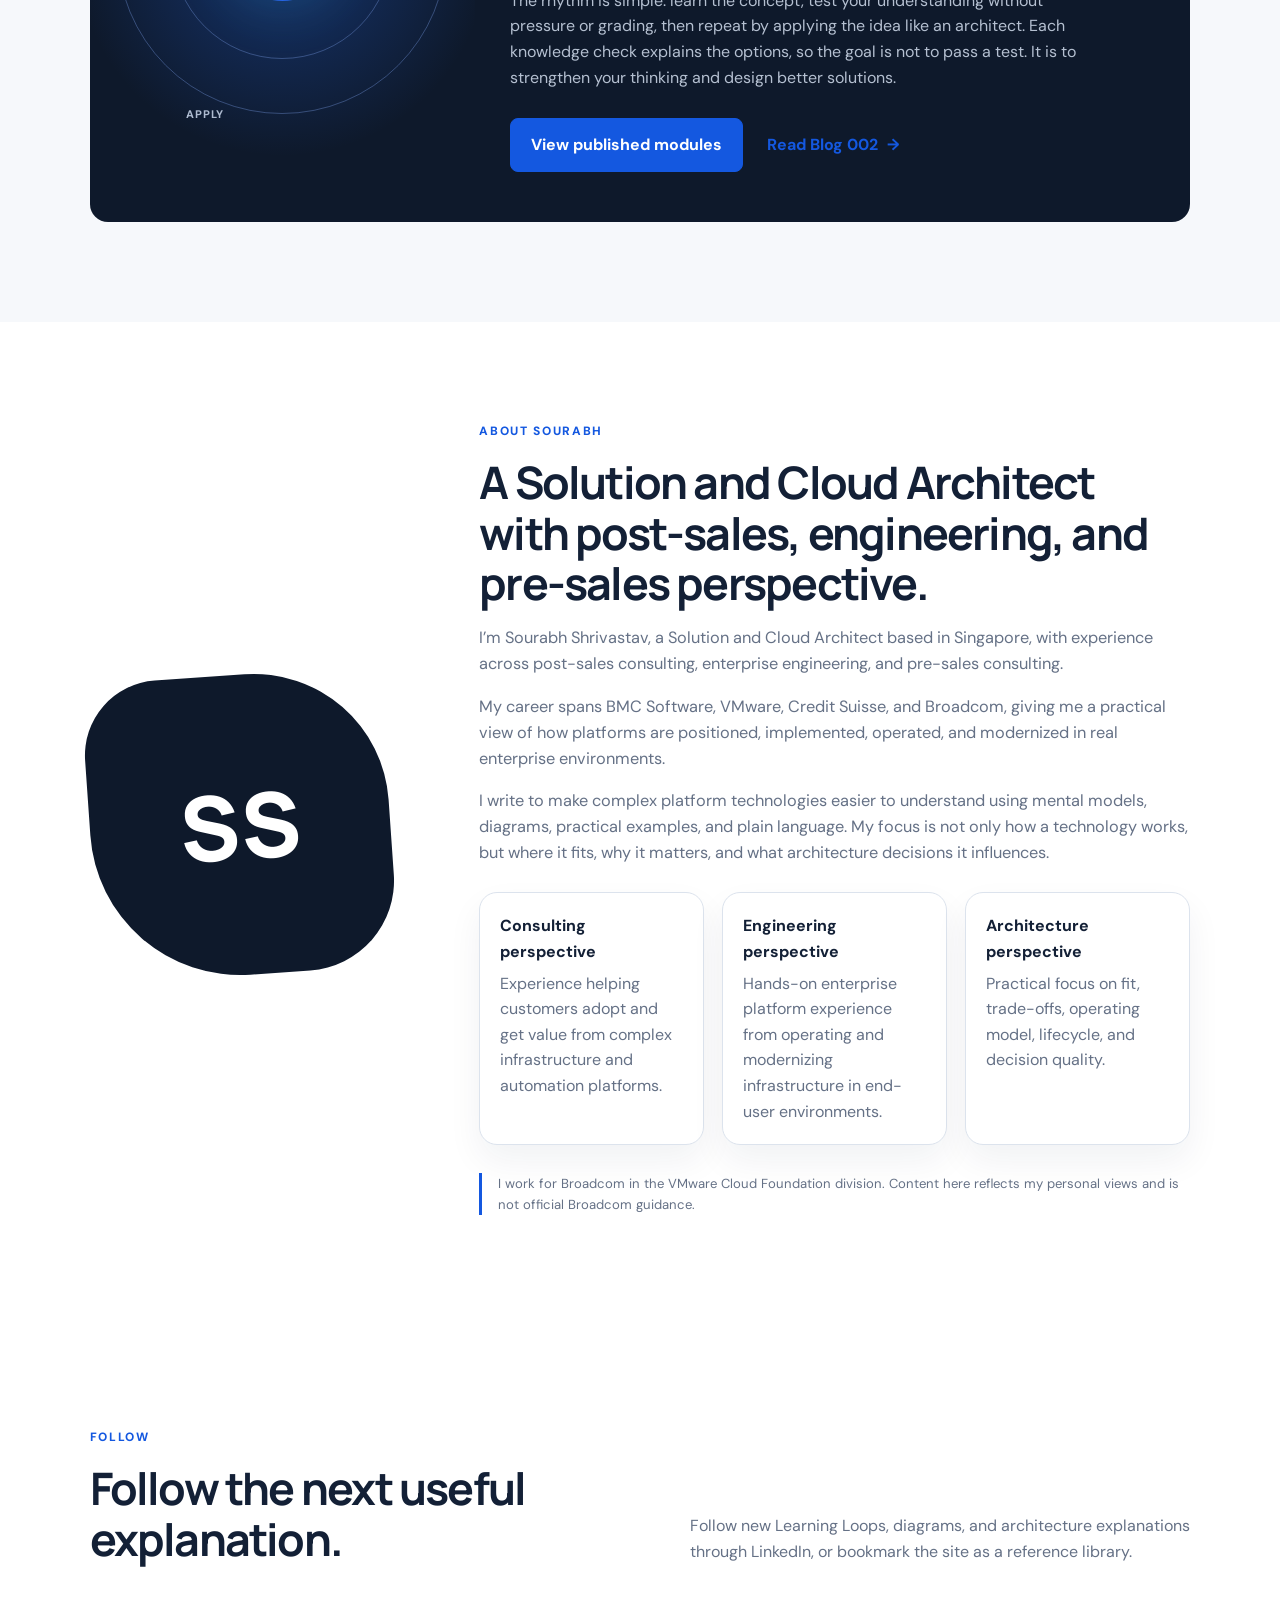
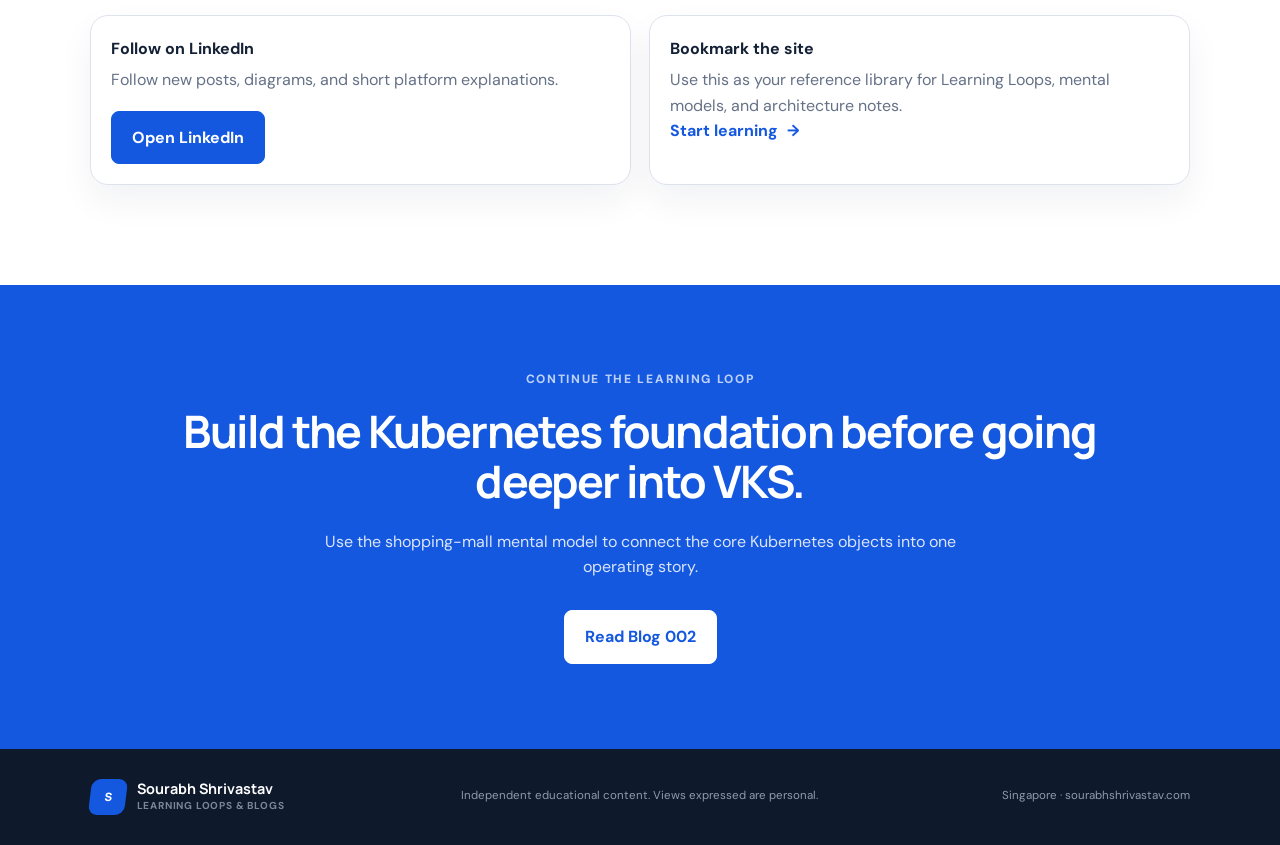
==== commit 1b399b83: "Publish Blog 2 links across homepage" ====
--- a/index.html
+++ b/index.html
@@ -93,22 +93,23 @@
             <span class="orbit-label label-learn">Learn</span><span class="orbit-label label-test">Test</span><span class="orbit-label label-apply">Apply</span>
           </div>
           <div class="loop-content">
-            <div class="loop-meta"><span class="status-badge">Live module</span><span>1 published module</span><span>Beginner → Architect</span></div>
+            <div class="loop-meta"><span class="status-badge">Live modules</span><span>2 published modules</span><span>Beginner → Architect</span></div>
             <p class="eyebrow">Featured Learning Loop</p>
             <h3>VMware vSphere Kubernetes Service (VKS)</h3>
             <p>Learning Loops make complex platform concepts easier to understand through mental models, plain language, and practical architecture context.</p>
             <p>The rhythm is simple: learn the concept, test your understanding without pressure or grading, then repeat by applying the idea like an architect. Each knowledge check explains the options, so the goal is not to pass a test. It is to strengthen your thinking and design better solutions.</p>
             <div class="loop-actions">
-              <button class="button show-modules" type="button" aria-expanded="false">View published module</button>
-              <a class="text-link" href="blogs/001-what-is-vks.html">Read Blog 001 <span>→</span></a>
+              <button class="button show-modules" type="button" aria-expanded="false">View published modules</button>
+              <a class="text-link" href="blogs/002-kubernetes-foundations.html">Read Blog 002 <span>→</span></a>
             </div>
           </div>
         </article>
 
         <div class="curriculum-drawer" hidden>
-          <div class="curriculum-heading"><div><p class="eyebrow">VKS Learning Loop</p><h3>Published module</h3></div><span>Start with the first practical explanation of where VKS fits.</span></div>
+          <div class="curriculum-heading"><div><p class="eyebrow">VKS Learning Loop</p><h3>Published modules</h3></div><span>Start with where VKS fits, then build the Kubernetes foundation needed for the rest of the series.</span></div>
           <ol class="curriculum-grid published-modules">
             <li><a href="blogs/001-what-is-vks.html"><span>01</span><strong>What Is VKS?</strong><small>Where VMware vSphere Kubernetes Service fits in the Kubernetes landscape and how it closes the enterprise operating gap.</small></a></li>
+            <li><a href="blogs/002-kubernetes-foundations.html"><span>02</span><strong>Kubernetes Foundations</strong><small>Understand clusters, nodes, Namespaces, Pods, Services, storage, networking, probes, and resource controls through a shopping-mall mental model.</small></a></li>
           </ol>
         </div>
       </section>
@@ -142,10 +143,10 @@
       </section>
 
       <section class="cta-section">
-        <p class="eyebrow">Built for clarity</p>
-        <h2>Architecture is easier when the model is clear.</h2>
-        <p>Start with a practical explanation of VKS and use the mental model to reason about where it fits.</p>
-        <a class="button button-light" href="blogs/001-what-is-vks.html">Read the first blog</a>
+        <p class="eyebrow">Continue the learning loop</p>
+        <h2>Build the Kubernetes foundation before going deeper into VKS.</h2>
+        <p>Use the shopping-mall mental model to connect the core Kubernetes objects into one operating story.</p>
+        <a class="button button-light" href="blogs/002-kubernetes-foundations.html">Read Blog 002</a>
       </section>
     </main>
 
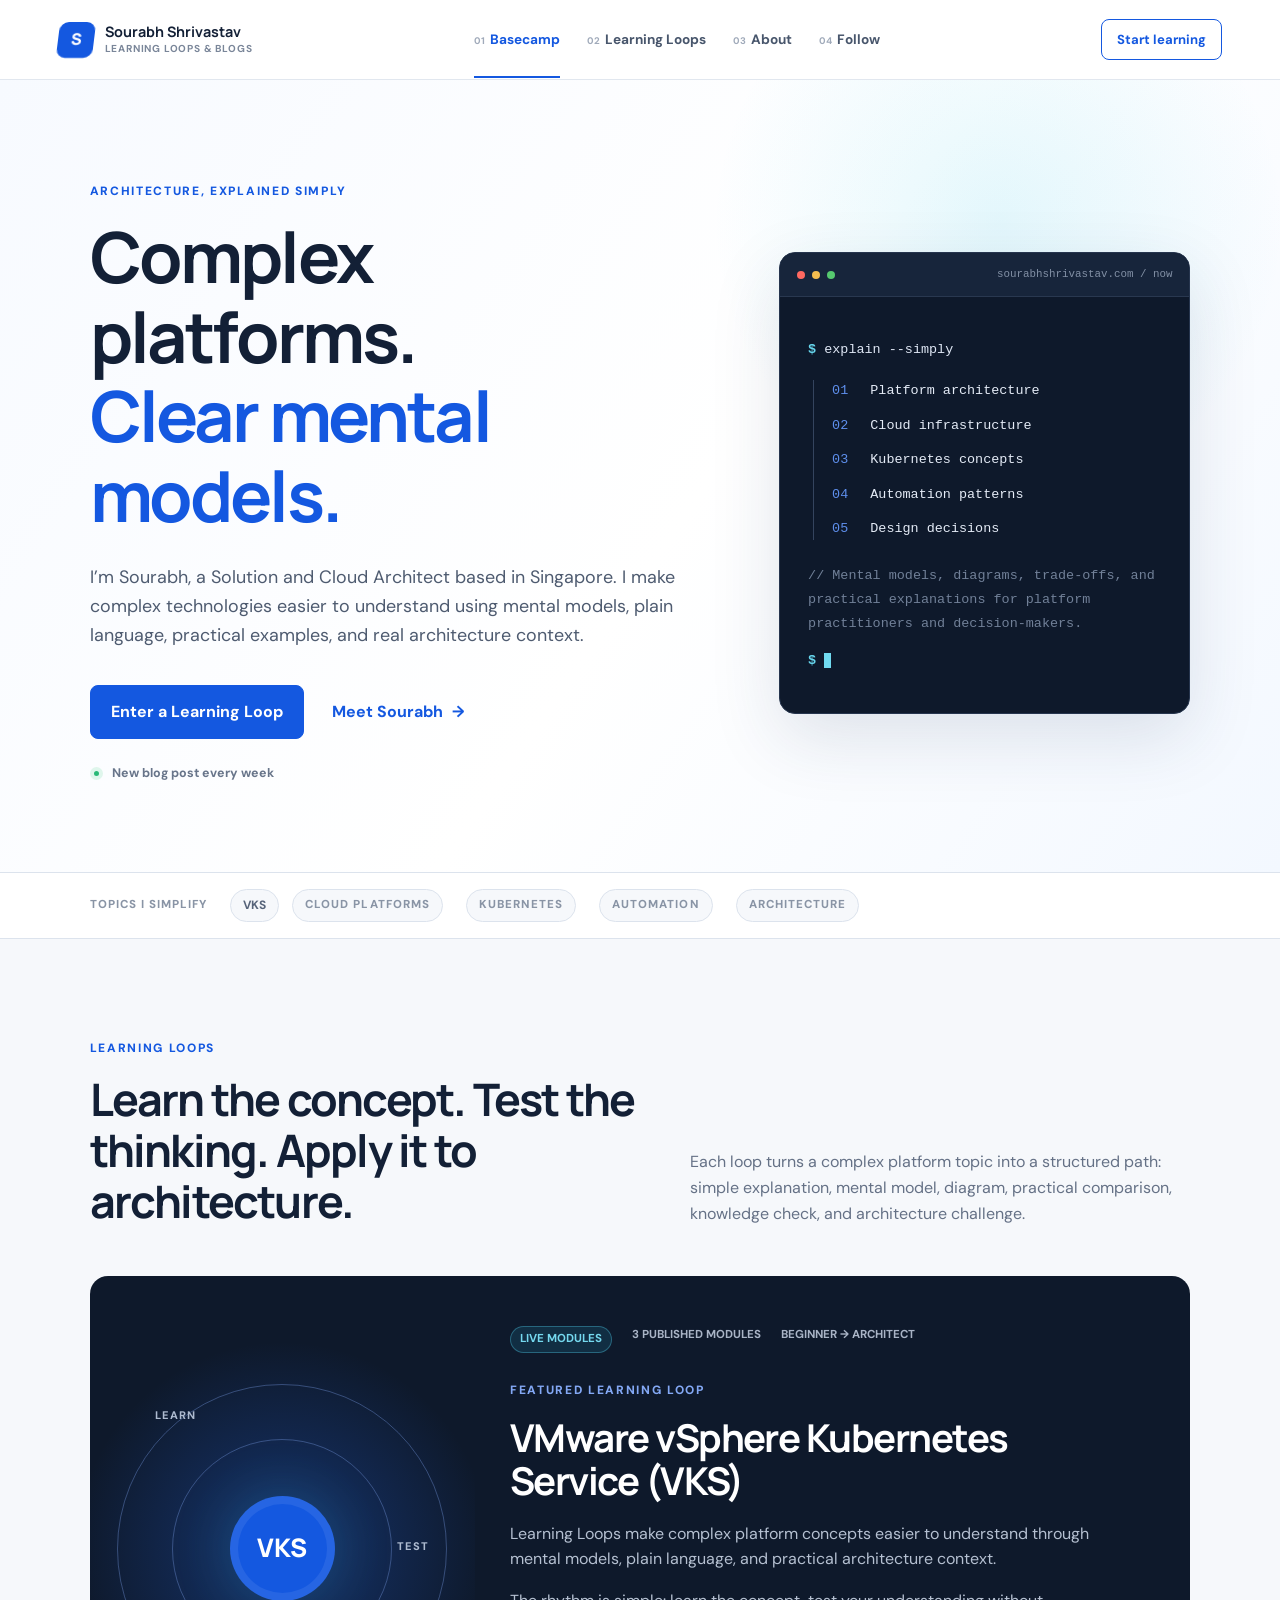
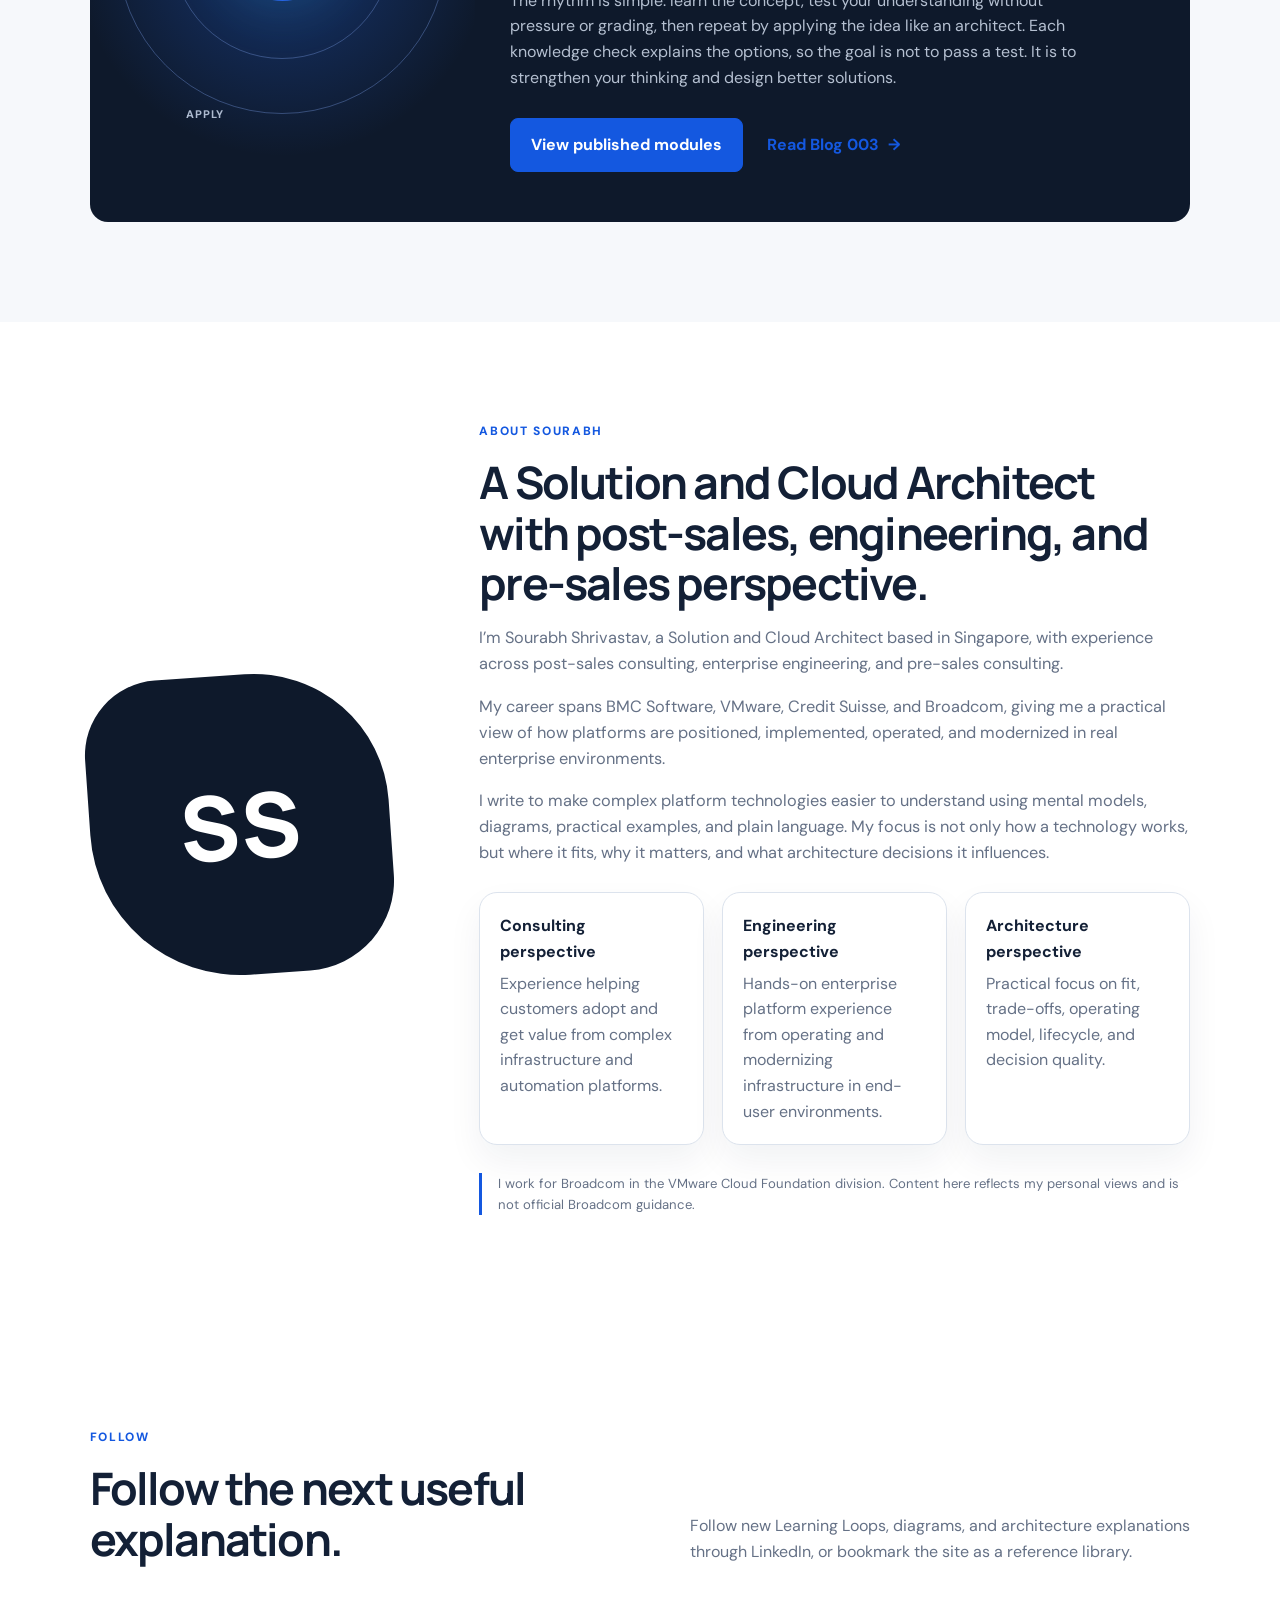
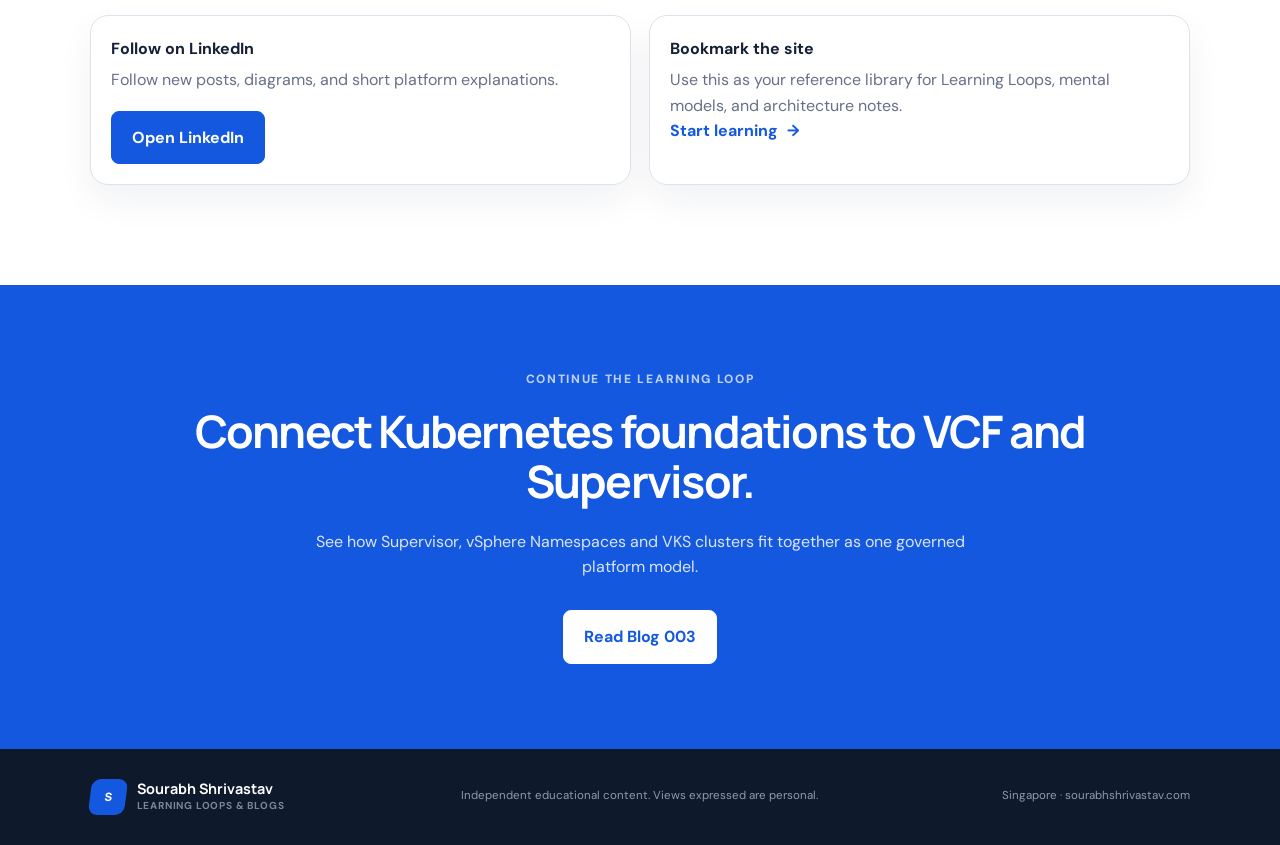
==== commit 0662ab3a: "Publish Blog 3 on homepage" ====
--- a/index.html
+++ b/index.html
@@ -25,7 +25,7 @@
       .coming-soon-tag { color: var(--blue); display: inline-block; font-size: .75rem; font-weight: 800; letter-spacing: .08em; margin-top: 16px; text-transform: uppercase; }
       @media (max-width: 900px) { .clarity-strip, .follow-grid, .follow-grid.two-card-grid { grid-template-columns: 1fr; } }
     </style>
-    <script src="app.js" defer></script>
+    <script src="app.js?v=20260729-1" defer></script>
   </head>
   <body>
     <header class="site-header">
@@ -93,23 +93,24 @@
             <span class="orbit-label label-learn">Learn</span><span class="orbit-label label-test">Test</span><span class="orbit-label label-apply">Apply</span>
           </div>
           <div class="loop-content">
-            <div class="loop-meta"><span class="status-badge">Live modules</span><span>2 published modules</span><span>Beginner → Architect</span></div>
+            <div class="loop-meta"><span class="status-badge">Live modules</span><span>3 published modules</span><span>Beginner → Architect</span></div>
             <p class="eyebrow">Featured Learning Loop</p>
             <h3>VMware vSphere Kubernetes Service (VKS)</h3>
             <p>Learning Loops make complex platform concepts easier to understand through mental models, plain language, and practical architecture context.</p>
             <p>The rhythm is simple: learn the concept, test your understanding without pressure or grading, then repeat by applying the idea like an architect. Each knowledge check explains the options, so the goal is not to pass a test. It is to strengthen your thinking and design better solutions.</p>
             <div class="loop-actions">
               <button class="button show-modules" type="button" aria-expanded="false">View published modules</button>
-              <a class="text-link" href="blogs/002-kubernetes-foundations.html">Read Blog 002 <span>→</span></a>
+              <a class="text-link" href="blogs/003-vcf-and-vks-core-concepts.html">Read Blog 003 <span>→</span></a>
             </div>
           </div>
         </article>
 
         <div class="curriculum-drawer" hidden>
-          <div class="curriculum-heading"><div><p class="eyebrow">VKS Learning Loop</p><h3>Published modules</h3></div><span>Start with where VKS fits, then build the Kubernetes foundation needed for the rest of the series.</span></div>
+          <div class="curriculum-heading"><div><p class="eyebrow">VKS Learning Loop</p><h3>Published modules</h3></div><span>Start with where VKS fits, build the Kubernetes foundation, then connect both worlds through VCF and Supervisor.</span></div>
           <ol class="curriculum-grid published-modules">
             <li><a href="blogs/001-what-is-vks.html"><span>01</span><strong>What Is VKS?</strong><small>Where VMware vSphere Kubernetes Service fits in the Kubernetes landscape and how it closes the enterprise operating gap.</small></a></li>
             <li><a href="blogs/002-kubernetes-foundations.html"><span>02</span><strong>Kubernetes Foundations</strong><small>Understand clusters, nodes, Namespaces, Pods, Services, storage, networking, probes, and resource controls through a shopping-mall mental model.</small></a></li>
+            <li><a href="blogs/003-vcf-and-vks-core-concepts.html"><span>03</span><strong>VCF and VKS Core Concepts</strong><small>Connect Supervisor, vSphere Namespaces, VKS clusters, Cluster API, ClusterClass, VM Classes, Storage Policies and Supervisor-native runtime constructs.</small></a></li>
           </ol>
         </div>
       </section>
@@ -144,9 +145,9 @@
 
       <section class="cta-section">
         <p class="eyebrow">Continue the learning loop</p>
-        <h2>Build the Kubernetes foundation before going deeper into VKS.</h2>
-        <p>Use the shopping-mall mental model to connect the core Kubernetes objects into one operating story.</p>
-        <a class="button button-light" href="blogs/002-kubernetes-foundations.html">Read Blog 002</a>
+        <h2>Connect Kubernetes foundations to VCF and Supervisor.</h2>
+        <p>See how Supervisor, vSphere Namespaces and VKS clusters fit together as one governed platform model.</p>
+        <a class="button button-light" href="blogs/003-vcf-and-vks-core-concepts.html">Read Blog 003</a>
       </section>
     </main>
 
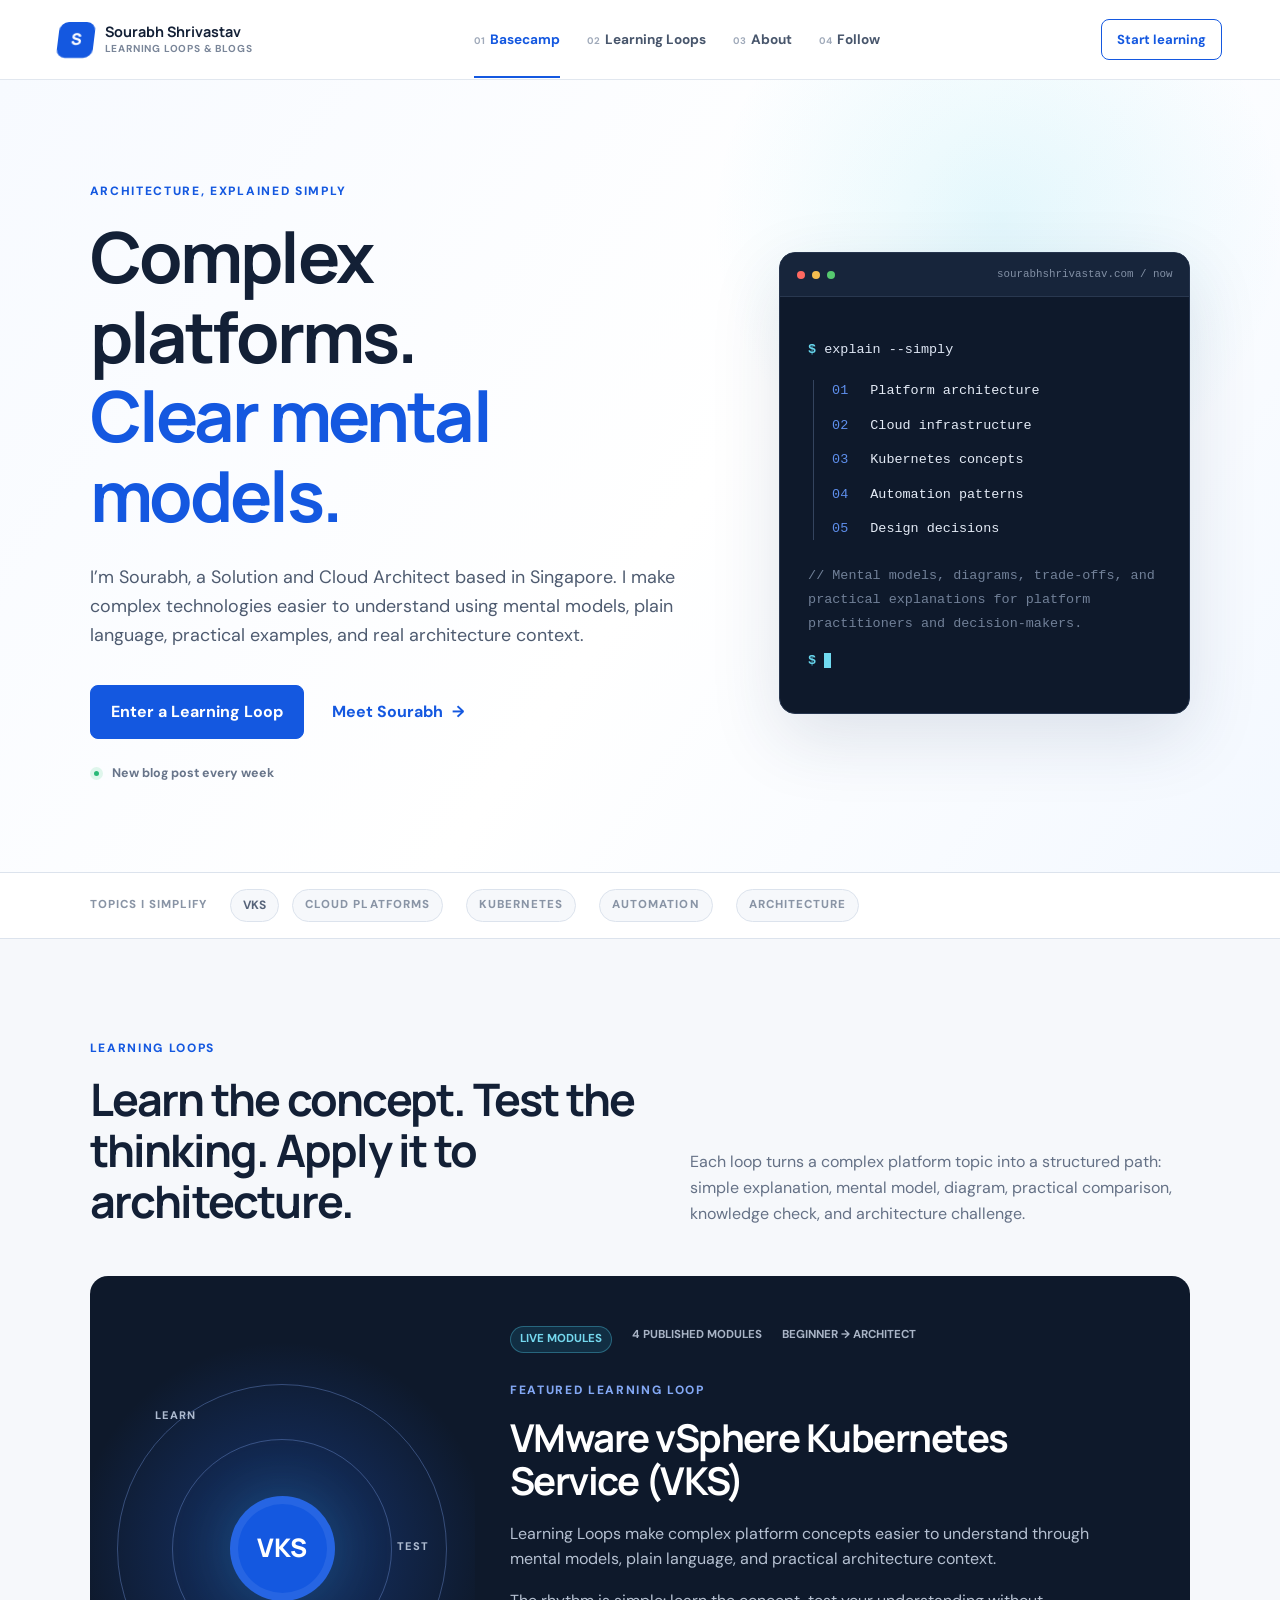
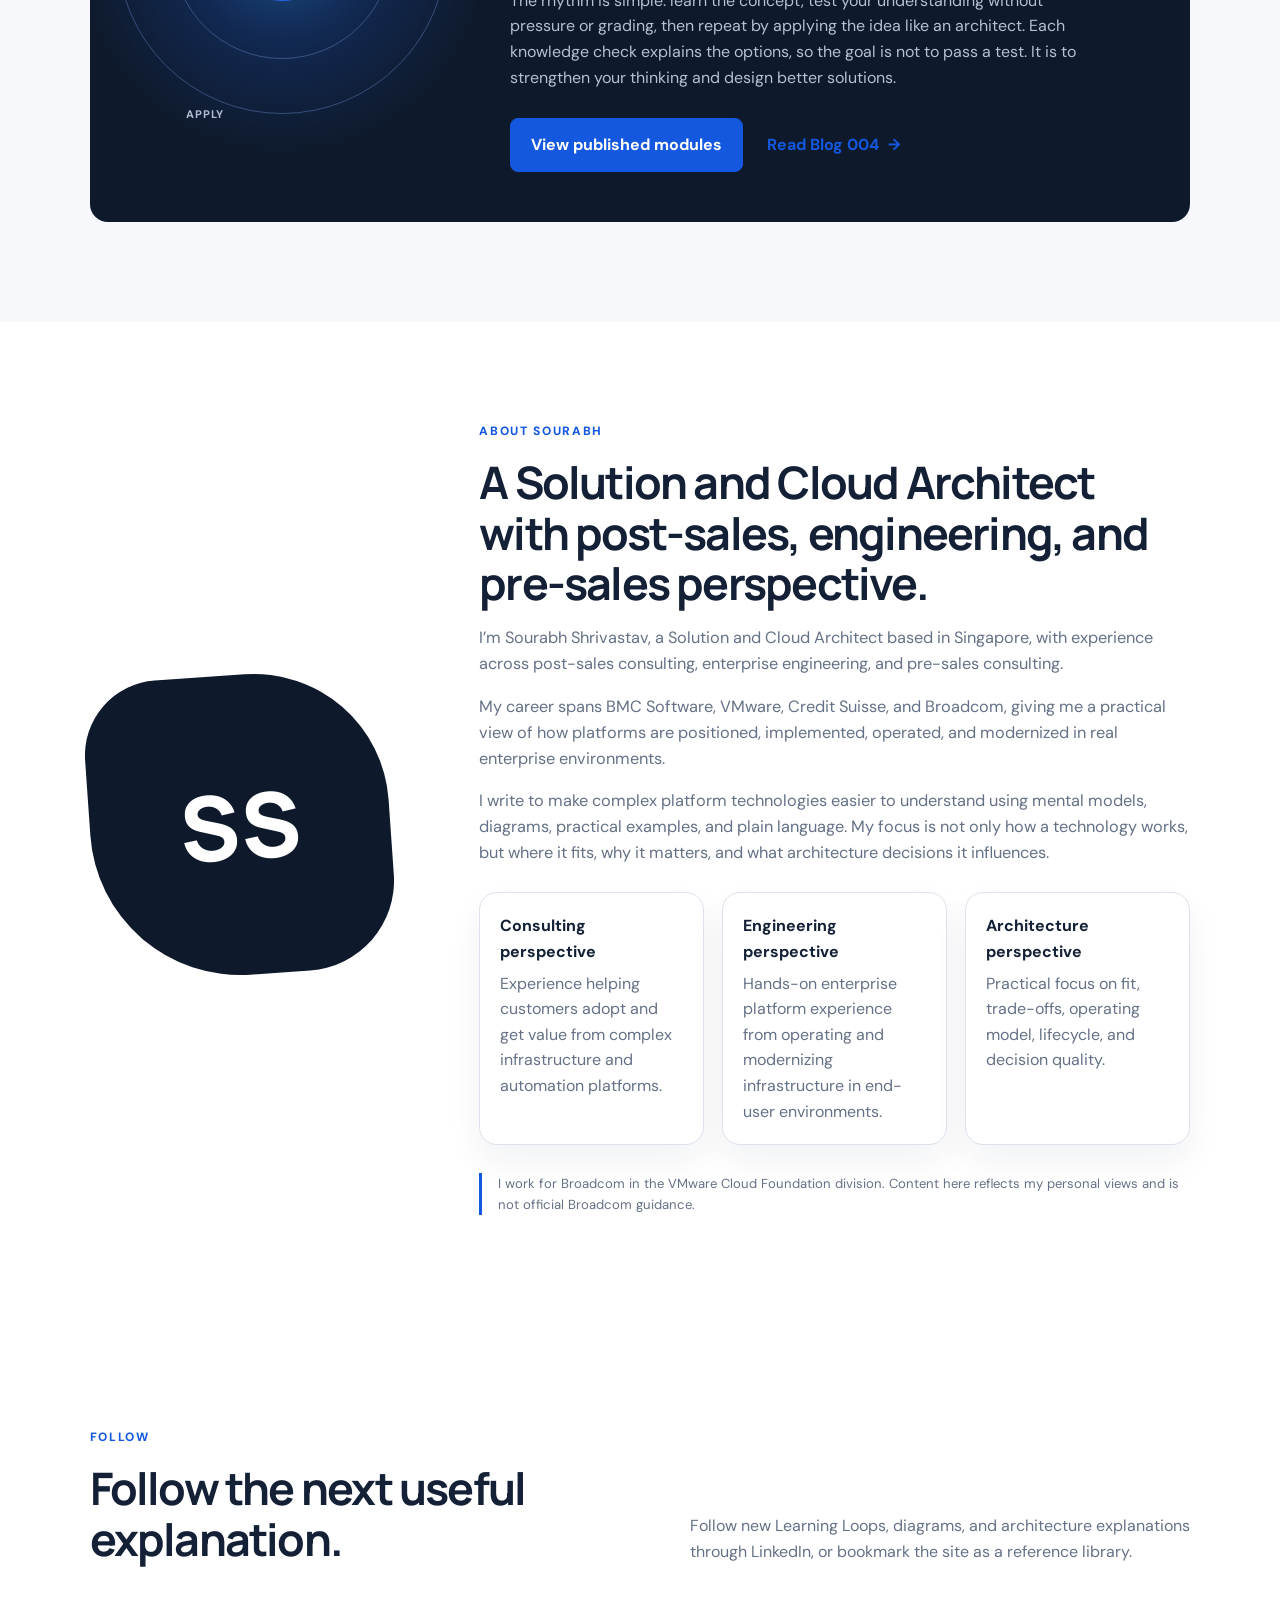
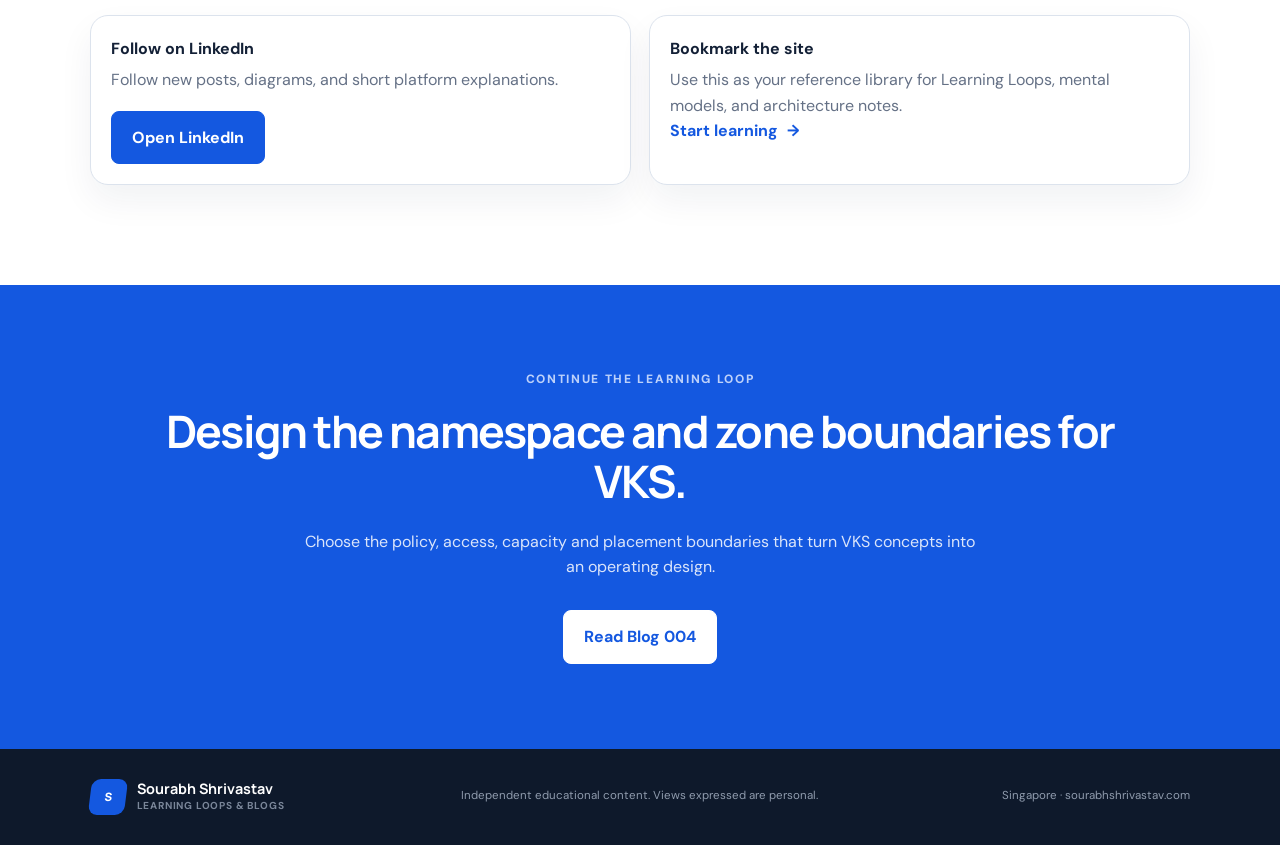
==== commit c2e90080: "Add Blog 4 to published learning modules" ====
--- a/index.html
+++ b/index.html
@@ -93,14 +93,14 @@
             <span class="orbit-label label-learn">Learn</span><span class="orbit-label label-test">Test</span><span class="orbit-label label-apply">Apply</span>
           </div>
           <div class="loop-content">
-            <div class="loop-meta"><span class="status-badge">Live modules</span><span>3 published modules</span><span>Beginner → Architect</span></div>
+            <div class="loop-meta"><span class="status-badge">Live modules</span><span>4 published modules</span><span>Beginner → Architect</span></div>
             <p class="eyebrow">Featured Learning Loop</p>
             <h3>VMware vSphere Kubernetes Service (VKS)</h3>
             <p>Learning Loops make complex platform concepts easier to understand through mental models, plain language, and practical architecture context.</p>
             <p>The rhythm is simple: learn the concept, test your understanding without pressure or grading, then repeat by applying the idea like an architect. Each knowledge check explains the options, so the goal is not to pass a test. It is to strengthen your thinking and design better solutions.</p>
             <div class="loop-actions">
               <button class="button show-modules" type="button" aria-expanded="false">View published modules</button>
-              <a class="text-link" href="blogs/003-vcf-and-vks-core-concepts.html">Read Blog 003 <span>→</span></a>
+              <a class="text-link" href="blogs/004-vsphere-namespaces-and-zones.html">Read Blog 004 <span>→</span></a>
             </div>
           </div>
         </article>
@@ -111,6 +111,7 @@
             <li><a href="blogs/001-what-is-vks.html"><span>01</span><strong>What Is VKS?</strong><small>Where VMware vSphere Kubernetes Service fits in the Kubernetes landscape and how it closes the enterprise operating gap.</small></a></li>
             <li><a href="blogs/002-kubernetes-foundations.html"><span>02</span><strong>Kubernetes Foundations</strong><small>Understand clusters, nodes, Namespaces, Pods, Services, storage, networking, probes, and resource controls through a shopping-mall mental model.</small></a></li>
             <li><a href="blogs/003-vcf-and-vks-core-concepts.html"><span>03</span><strong>VCF and VKS Core Concepts</strong><small>Connect Supervisor, vSphere Namespaces, VKS clusters, Cluster API, ClusterClass, VM Classes, Storage Policies and Supervisor-native runtime constructs.</small></a></li>
+            <li><a href="blogs/004-vsphere-namespaces-and-zones.html"><span>04</span><strong>Design vSphere Namespaces and Zones for VKS</strong><small>Make practical namespace, entitlement, access, Supervisor availability and zone-placement decisions for VKS.</small></a></li>
           </ol>
         </div>
       </section>
@@ -145,9 +146,9 @@
 
       <section class="cta-section">
         <p class="eyebrow">Continue the learning loop</p>
-        <h2>Connect Kubernetes foundations to VCF and Supervisor.</h2>
-        <p>See how Supervisor, vSphere Namespaces and VKS clusters fit together as one governed platform model.</p>
-        <a class="button button-light" href="blogs/003-vcf-and-vks-core-concepts.html">Read Blog 003</a>
+        <h2>Design the namespace and zone boundaries for VKS.</h2>
+        <p>Choose the policy, access, capacity and placement boundaries that turn VKS concepts into an operating design.</p>
+        <a class="button button-light" href="blogs/004-vsphere-namespaces-and-zones.html">Read Blog 004</a>
       </section>
     </main>
 
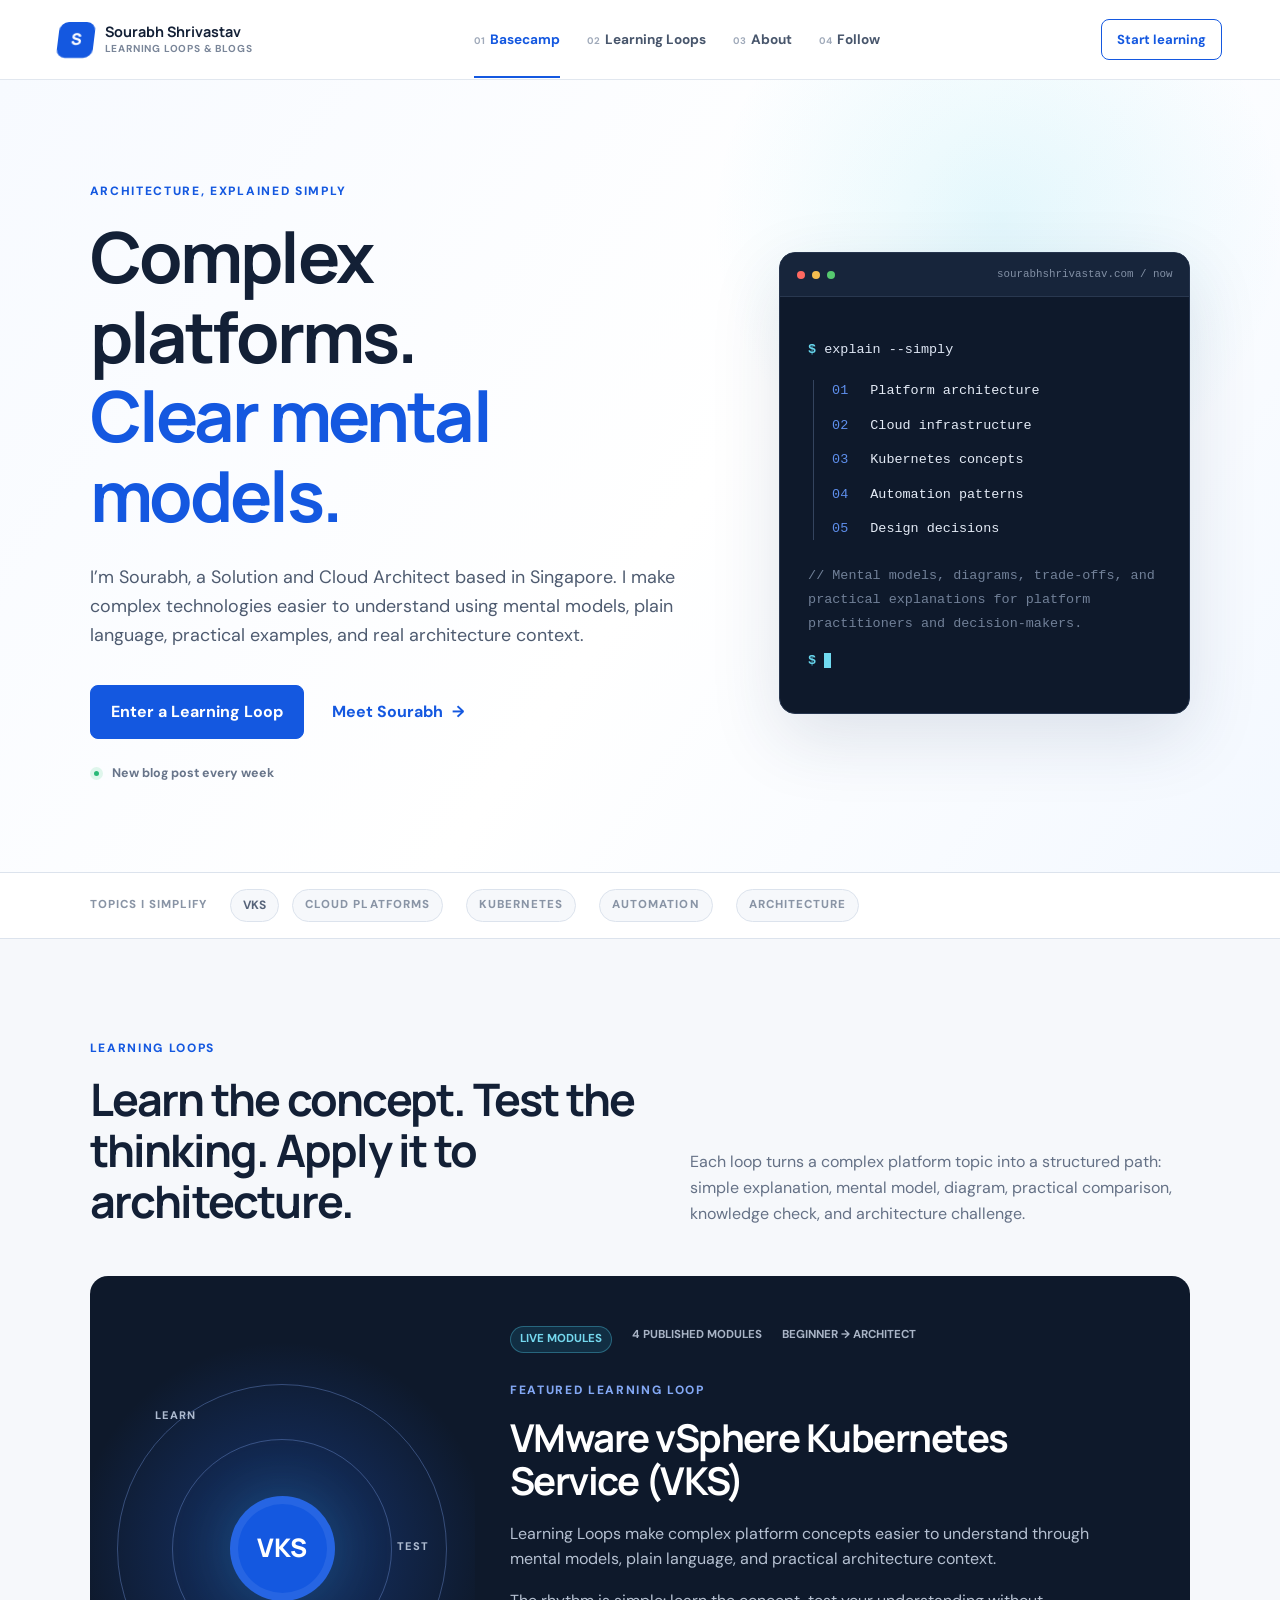
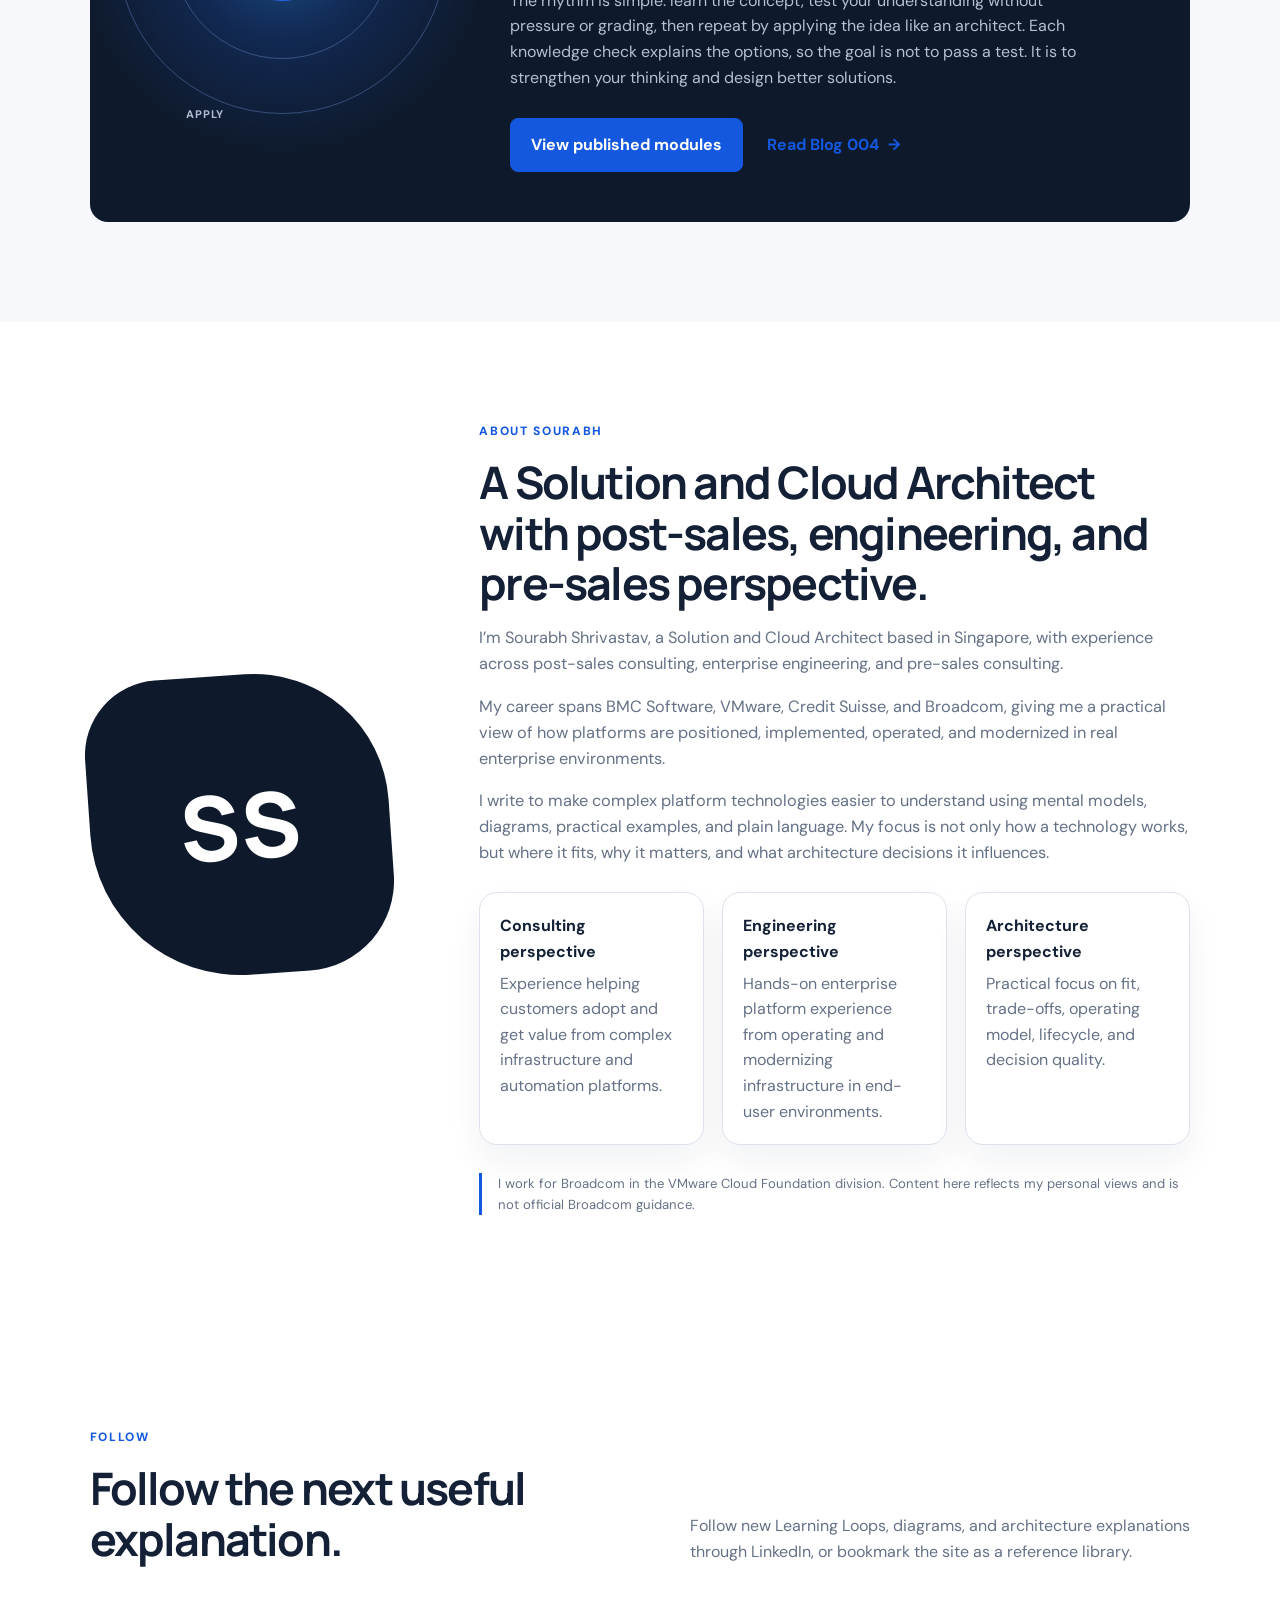
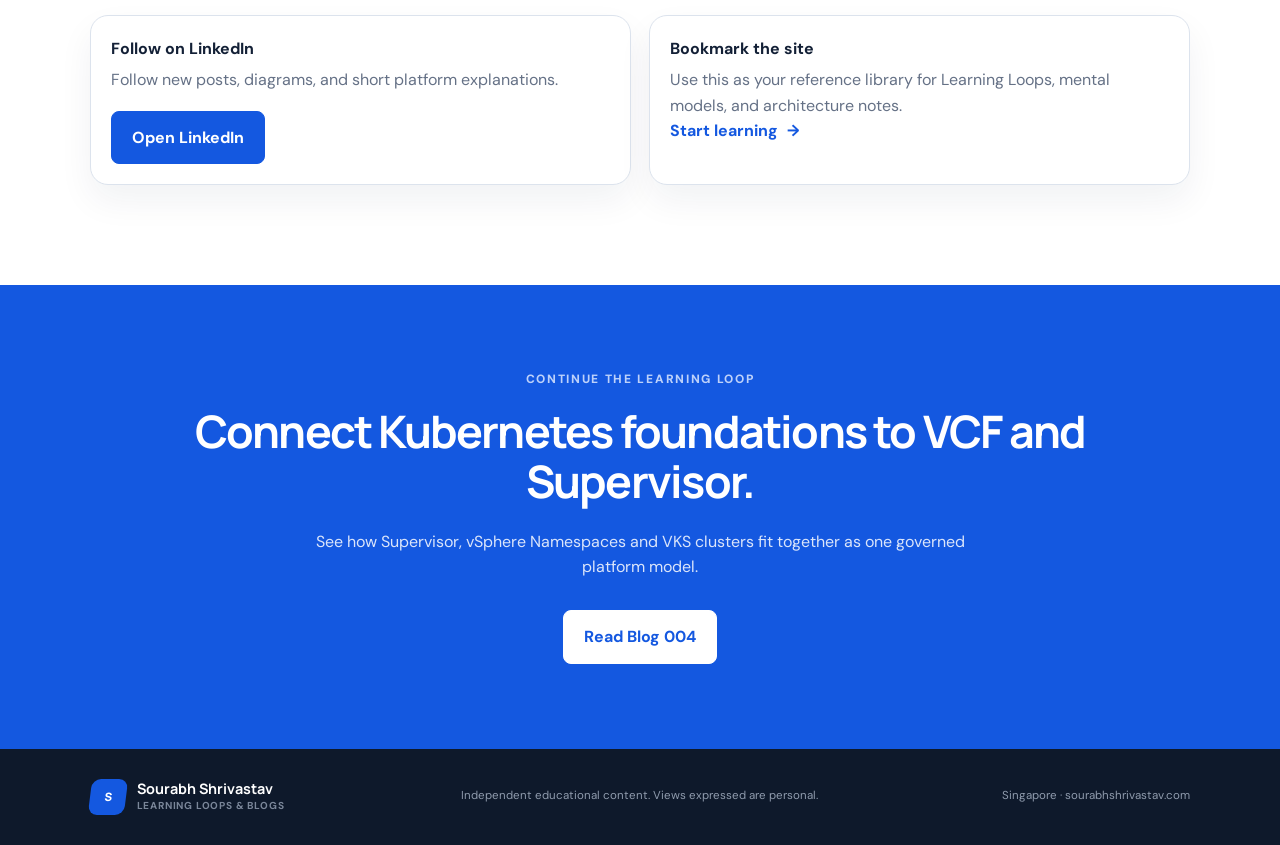
==== commit 4982e526: "Publish Blog 4 on homepage" ====
--- a/index.html
+++ b/index.html
@@ -111,7 +111,7 @@
             <li><a href="blogs/001-what-is-vks.html"><span>01</span><strong>What Is VKS?</strong><small>Where VMware vSphere Kubernetes Service fits in the Kubernetes landscape and how it closes the enterprise operating gap.</small></a></li>
             <li><a href="blogs/002-kubernetes-foundations.html"><span>02</span><strong>Kubernetes Foundations</strong><small>Understand clusters, nodes, Namespaces, Pods, Services, storage, networking, probes, and resource controls through a shopping-mall mental model.</small></a></li>
             <li><a href="blogs/003-vcf-and-vks-core-concepts.html"><span>03</span><strong>VCF and VKS Core Concepts</strong><small>Connect Supervisor, vSphere Namespaces, VKS clusters, Cluster API, ClusterClass, VM Classes, Storage Policies and Supervisor-native runtime constructs.</small></a></li>
-            <li><a href="blogs/004-vsphere-namespaces-and-zones.html"><span>04</span><strong>Design vSphere Namespaces and Zones for VKS</strong><small>Make practical namespace, entitlement, access, Supervisor availability and zone-placement decisions for VKS.</small></a></li>
+            <li><a href="blogs/004-vsphere-namespaces-and-zones.html"><span>04</span><strong>Designing vSphere Namespaces and Zones</strong><small>Make namespace, entitlement, access and infrastructure-zone decisions for VKS with practical design patterns.</small></a></li>
           </ol>
         </div>
       </section>
@@ -146,8 +146,8 @@
 
       <section class="cta-section">
         <p class="eyebrow">Continue the learning loop</p>
-        <h2>Design the namespace and zone boundaries for VKS.</h2>
-        <p>Choose the policy, access, capacity and placement boundaries that turn VKS concepts into an operating design.</p>
+        <h2>Connect Kubernetes foundations to VCF and Supervisor.</h2>
+        <p>See how Supervisor, vSphere Namespaces and VKS clusters fit together as one governed platform model.</p>
         <a class="button button-light" href="blogs/004-vsphere-namespaces-and-zones.html">Read Blog 004</a>
       </section>
     </main>
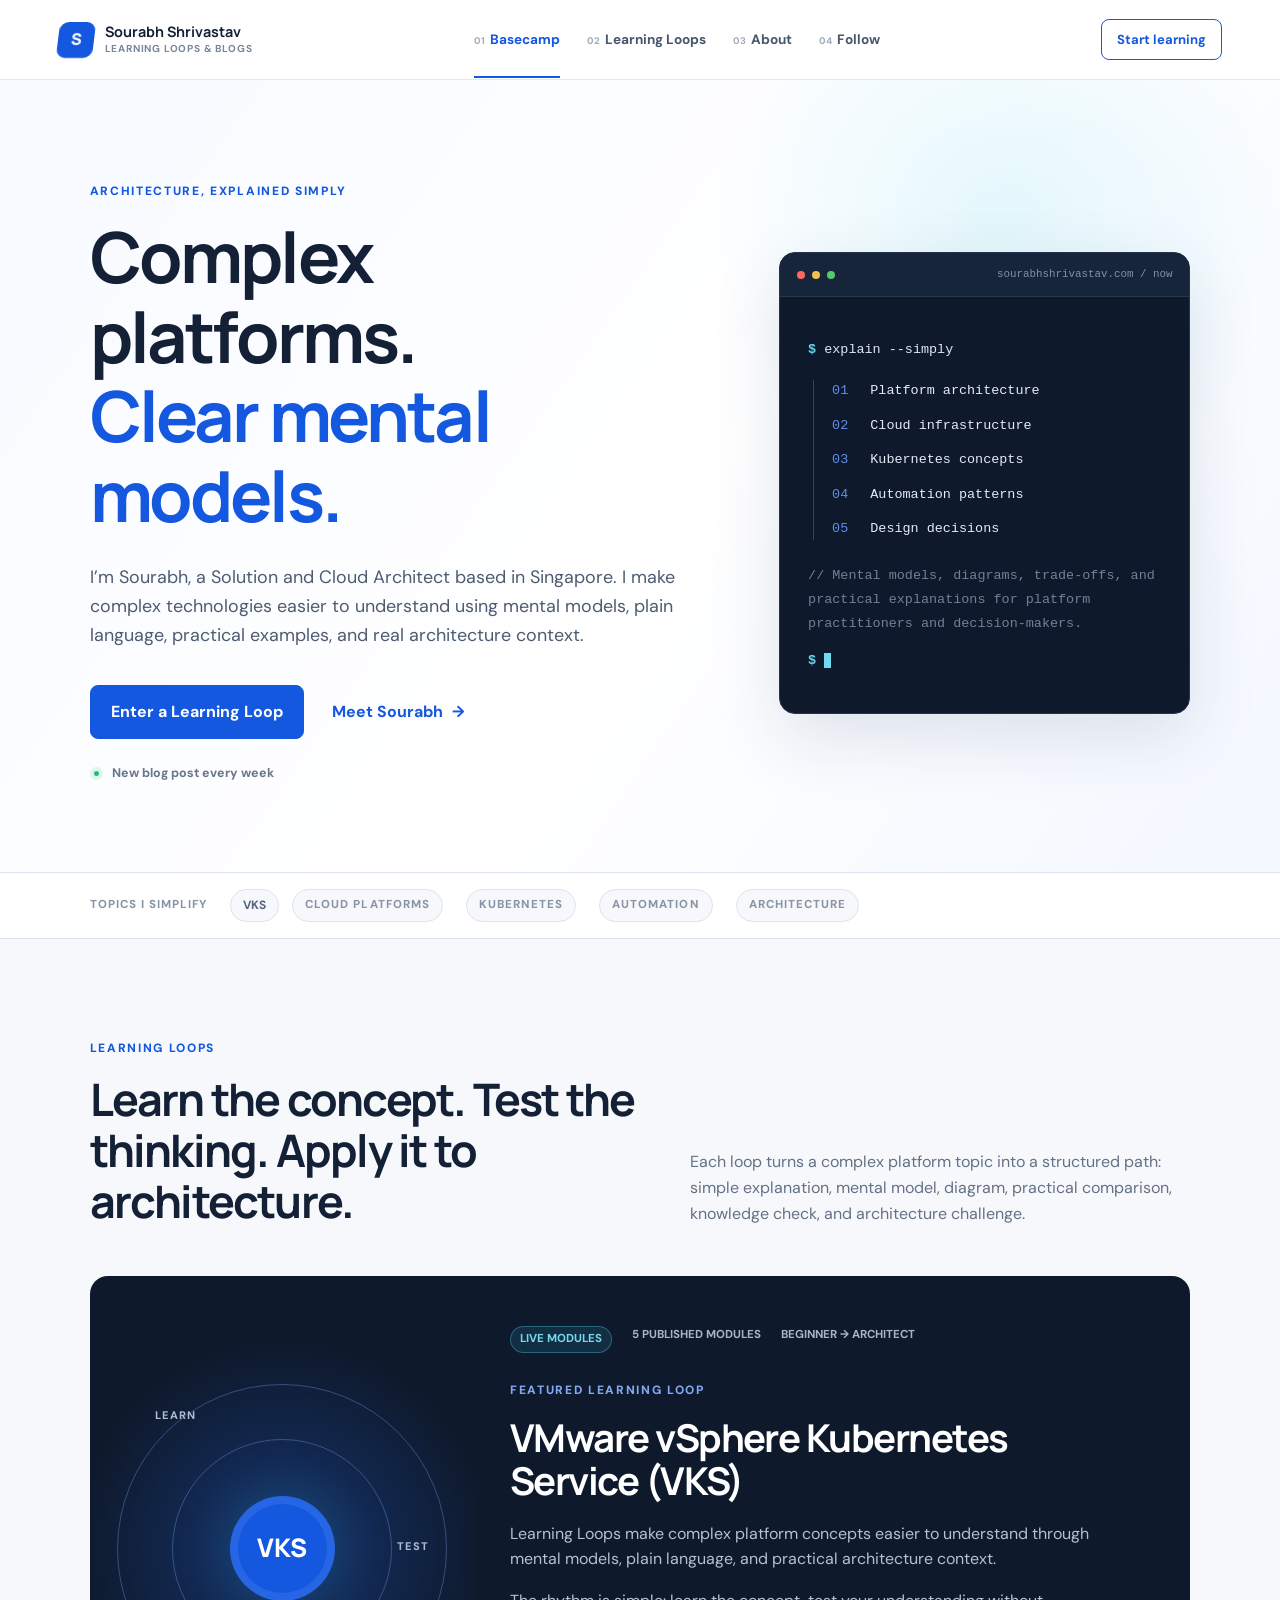
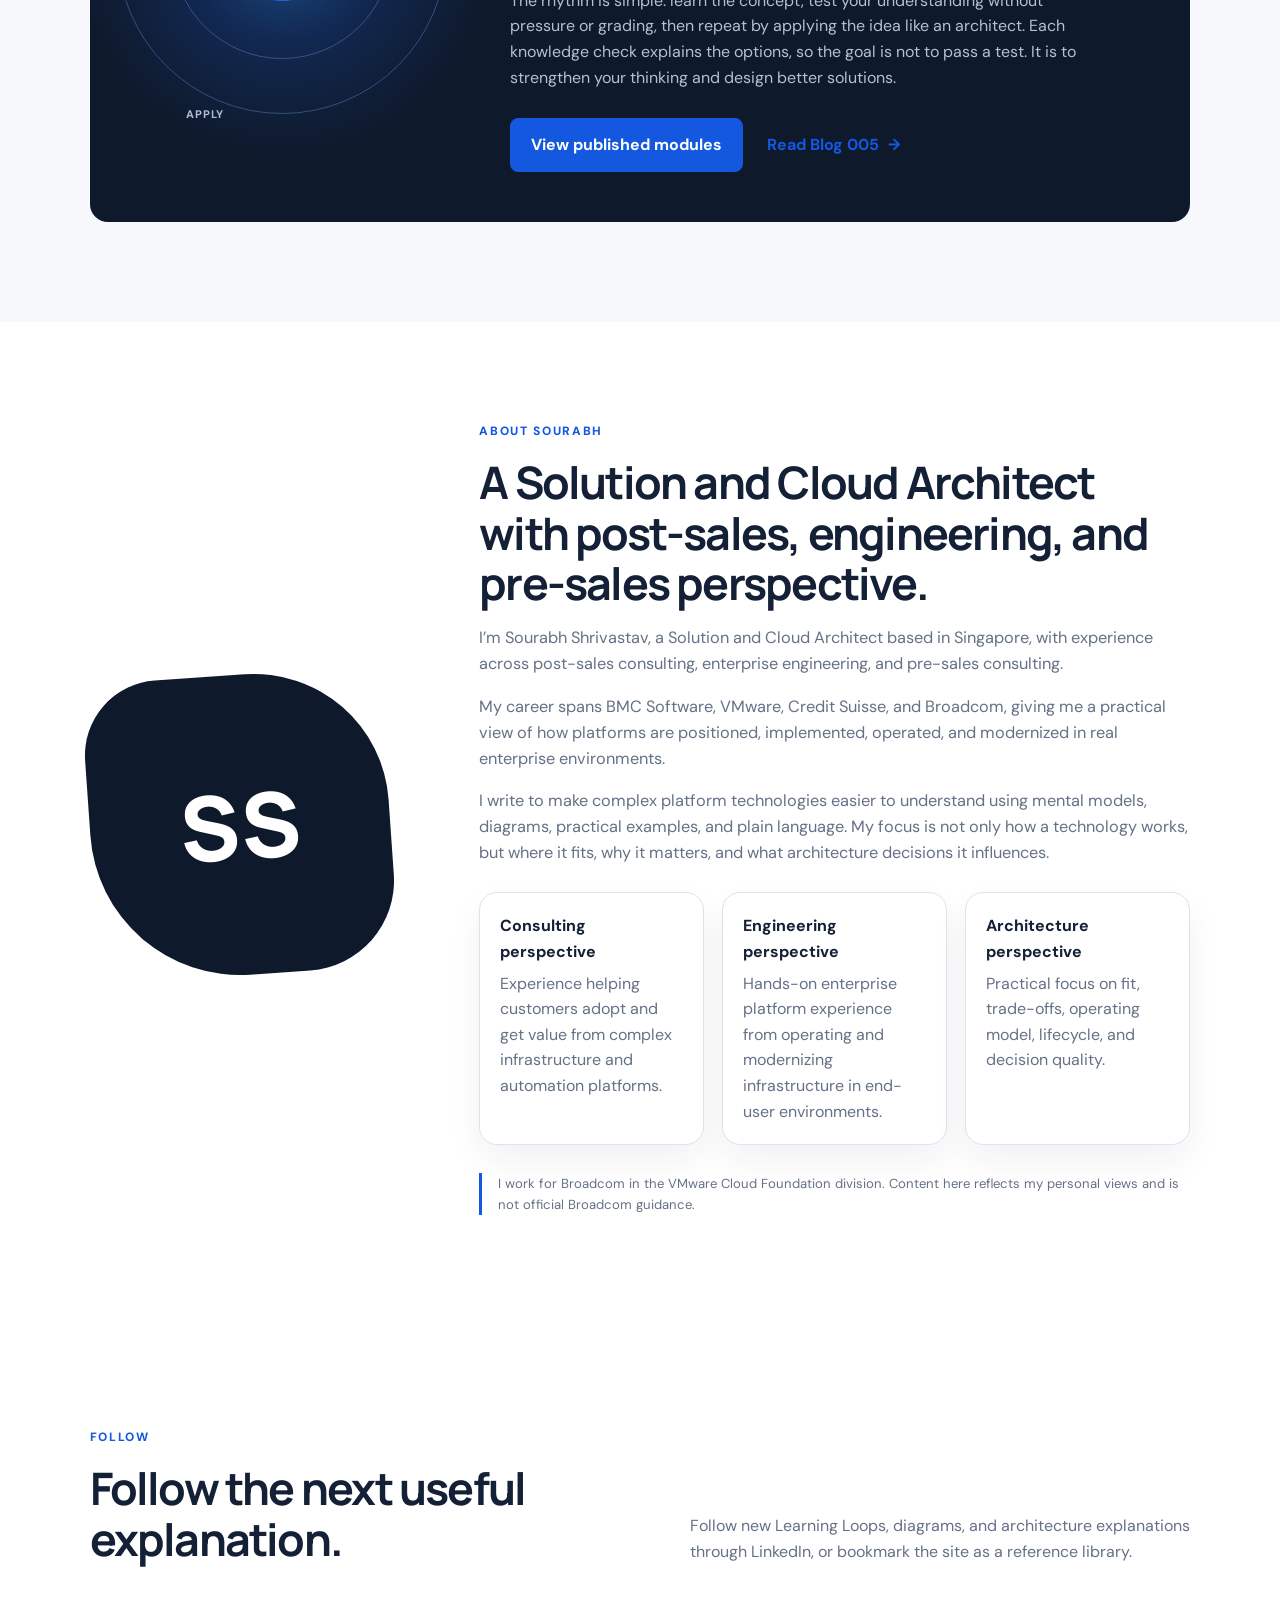
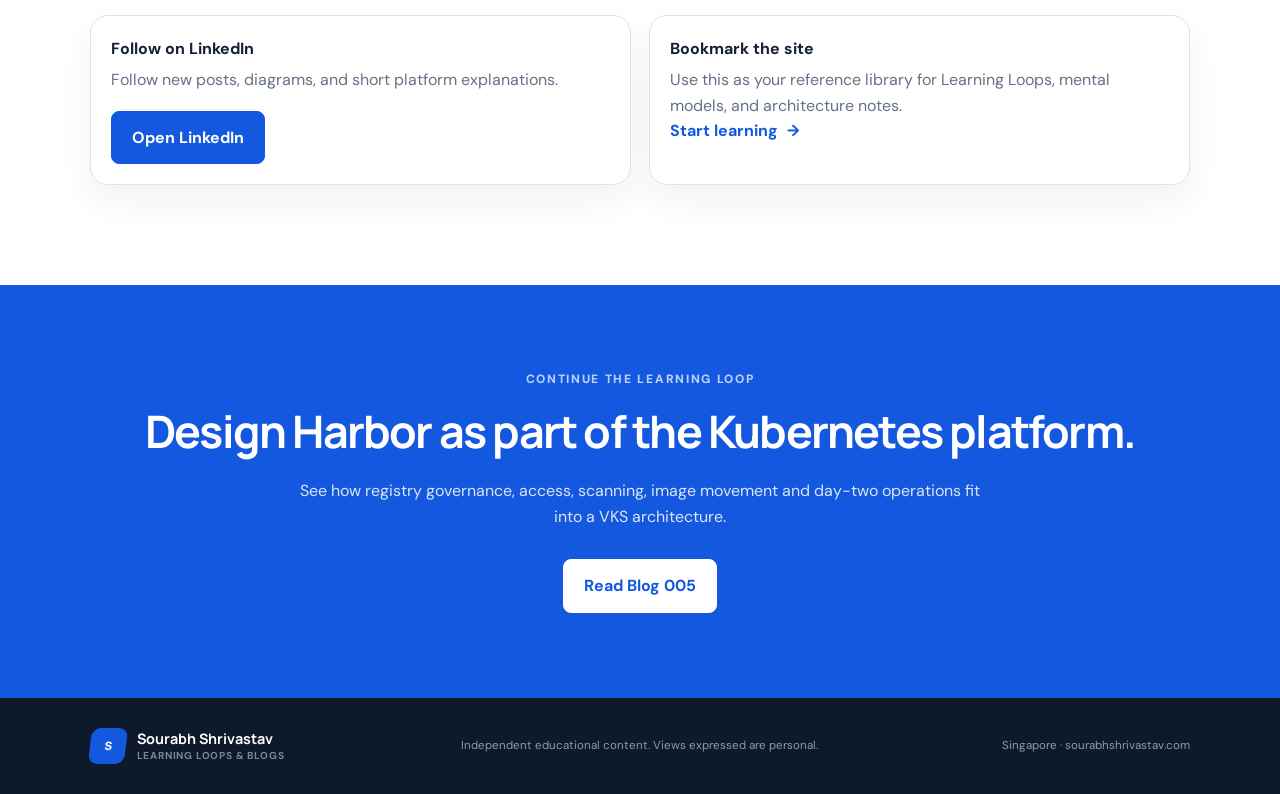
==== commit 527b31e6: "Show Blog 005 on homepage" ====
--- a/index.html
+++ b/index.html
@@ -93,25 +93,26 @@
             <span class="orbit-label label-learn">Learn</span><span class="orbit-label label-test">Test</span><span class="orbit-label label-apply">Apply</span>
           </div>
           <div class="loop-content">
-            <div class="loop-meta"><span class="status-badge">Live modules</span><span>4 published modules</span><span>Beginner → Architect</span></div>
+            <div class="loop-meta"><span class="status-badge">Live modules</span><span>5 published modules</span><span>Beginner → Architect</span></div>
             <p class="eyebrow">Featured Learning Loop</p>
             <h3>VMware vSphere Kubernetes Service (VKS)</h3>
             <p>Learning Loops make complex platform concepts easier to understand through mental models, plain language, and practical architecture context.</p>
             <p>The rhythm is simple: learn the concept, test your understanding without pressure or grading, then repeat by applying the idea like an architect. Each knowledge check explains the options, so the goal is not to pass a test. It is to strengthen your thinking and design better solutions.</p>
             <div class="loop-actions">
               <button class="button show-modules" type="button" aria-expanded="false">View published modules</button>
-              <a class="text-link" href="blogs/004-vsphere-namespaces-and-zones.html">Read Blog 004 <span>→</span></a>
+              <a class="text-link" href="blogs/005-harbor-in-vks.html">Read Blog 005 <span>→</span></a>
             </div>
           </div>
         </article>
 
         <div class="curriculum-drawer" hidden>
-          <div class="curriculum-heading"><div><p class="eyebrow">VKS Learning Loop</p><h3>Published modules</h3></div><span>Start with where VKS fits, build the Kubernetes foundation, then connect both worlds through VCF and Supervisor.</span></div>
+          <div class="curriculum-heading"><div><p class="eyebrow">VKS Learning Loop</p><h3>Published modules</h3></div><span>Start with where VKS fits, build the Kubernetes foundation, then connect both worlds through VCF, Supervisor and platform services.</span></div>
           <ol class="curriculum-grid published-modules">
             <li><a href="blogs/001-what-is-vks.html"><span>01</span><strong>What Is VKS?</strong><small>Where VMware vSphere Kubernetes Service fits in the Kubernetes landscape and how it closes the enterprise operating gap.</small></a></li>
             <li><a href="blogs/002-kubernetes-foundations.html"><span>02</span><strong>Kubernetes Foundations</strong><small>Understand clusters, nodes, Namespaces, Pods, Services, storage, networking, probes, and resource controls through a shopping-mall mental model.</small></a></li>
             <li><a href="blogs/003-vcf-and-vks-core-concepts.html"><span>03</span><strong>VCF and VKS Core Concepts</strong><small>Connect Supervisor, vSphere Namespaces, VKS clusters, Cluster API, ClusterClass, VM Classes, Storage Policies and Supervisor-native runtime constructs.</small></a></li>
             <li><a href="blogs/004-vsphere-namespaces-and-zones.html"><span>04</span><strong>Designing vSphere Namespaces and Zones</strong><small>Make namespace, entitlement, access and infrastructure-zone decisions for VKS with practical design patterns.</small></a></li>
+            <li><a href="blogs/005-harbor-in-vks.html"><span>05</span><strong>Harbor in VKS</strong><small>Design Harbor as a trusted container registry for VKS with projects, access control, scanning, replication, proxy cache and day-two operations.</small></a></li>
           </ol>
         </div>
       </section>
@@ -146,9 +147,9 @@
 
       <section class="cta-section">
         <p class="eyebrow">Continue the learning loop</p>
-        <h2>Connect Kubernetes foundations to VCF and Supervisor.</h2>
-        <p>See how Supervisor, vSphere Namespaces and VKS clusters fit together as one governed platform model.</p>
-        <a class="button button-light" href="blogs/004-vsphere-namespaces-and-zones.html">Read Blog 004</a>
+        <h2>Design Harbor as part of the Kubernetes platform.</h2>
+        <p>See how registry governance, access, scanning, image movement and day-two operations fit into a VKS architecture.</p>
+        <a class="button button-light" href="blogs/005-harbor-in-vks.html">Read Blog 005</a>
       </section>
     </main>
 
@@ -158,4 +159,4 @@
       <span>Singapore · sourabhshrivastav.com</span>
     </footer>
   </body>
-</html>+</html>
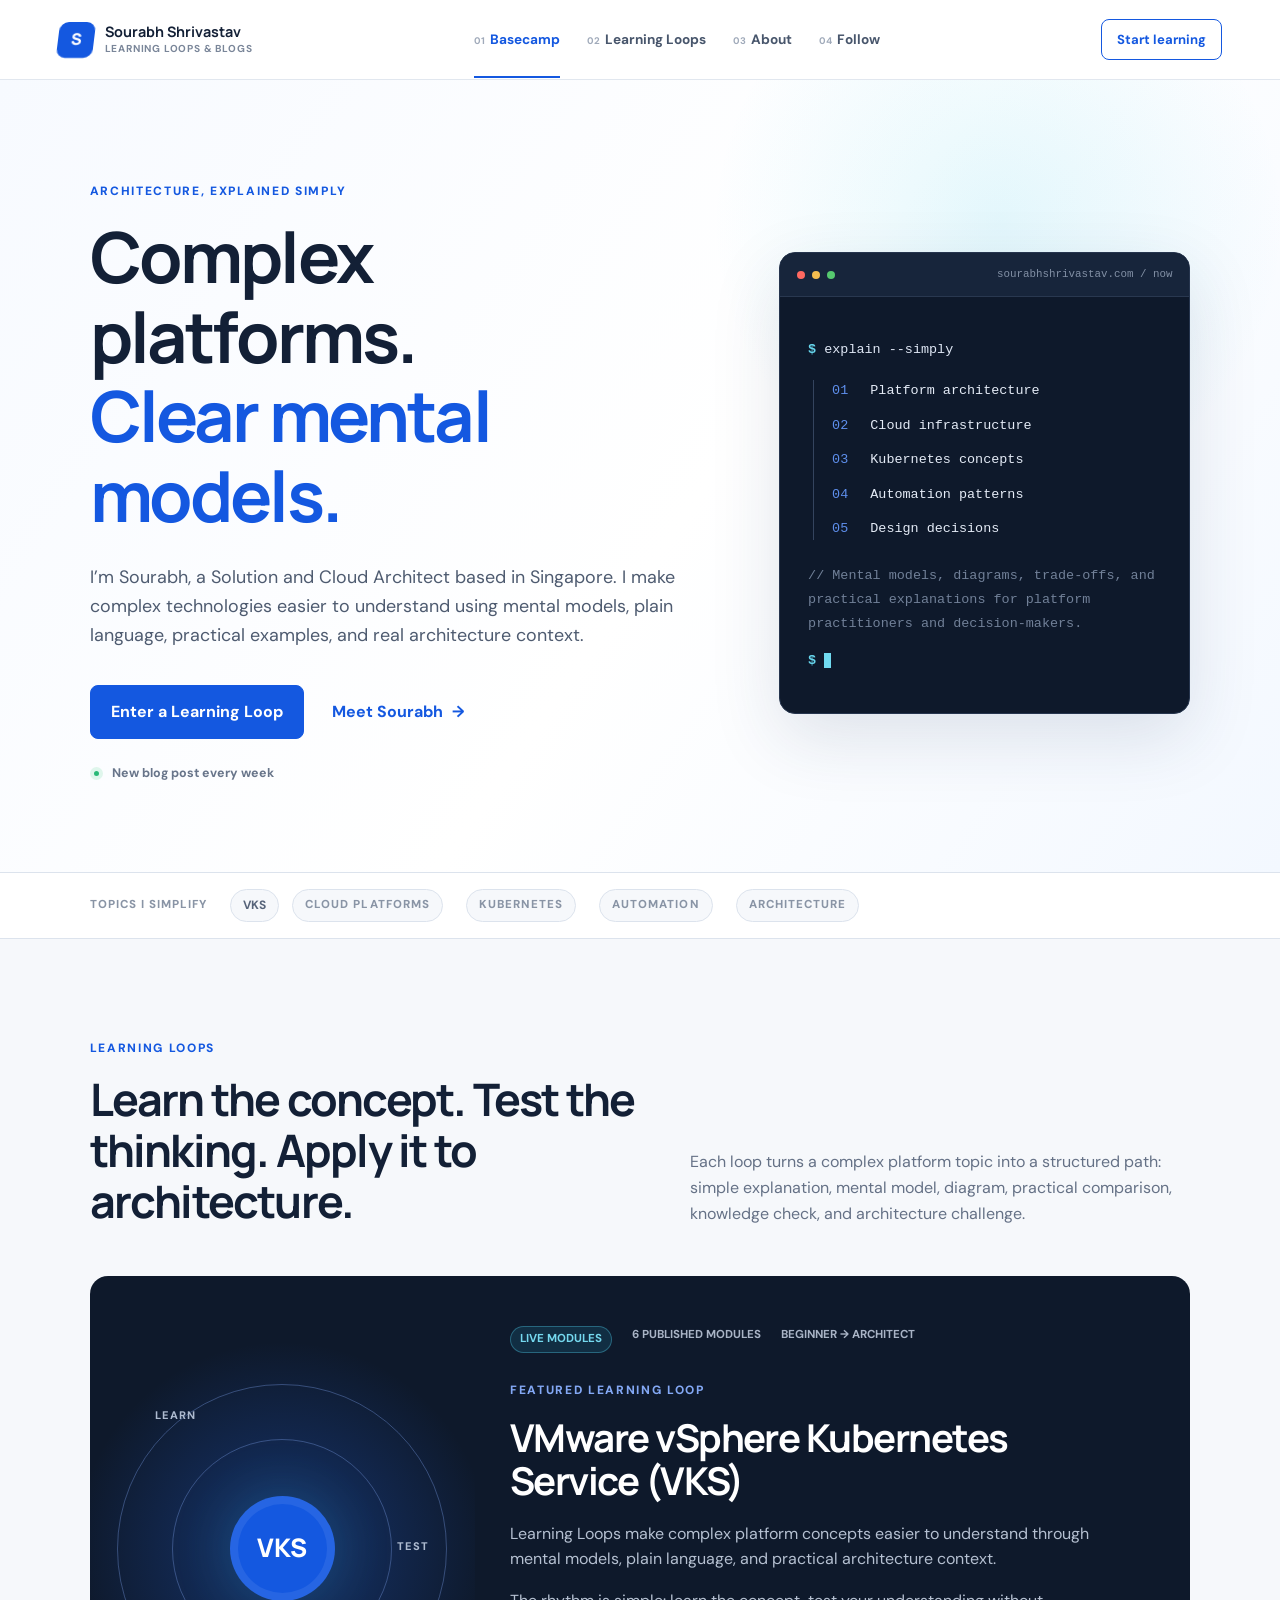
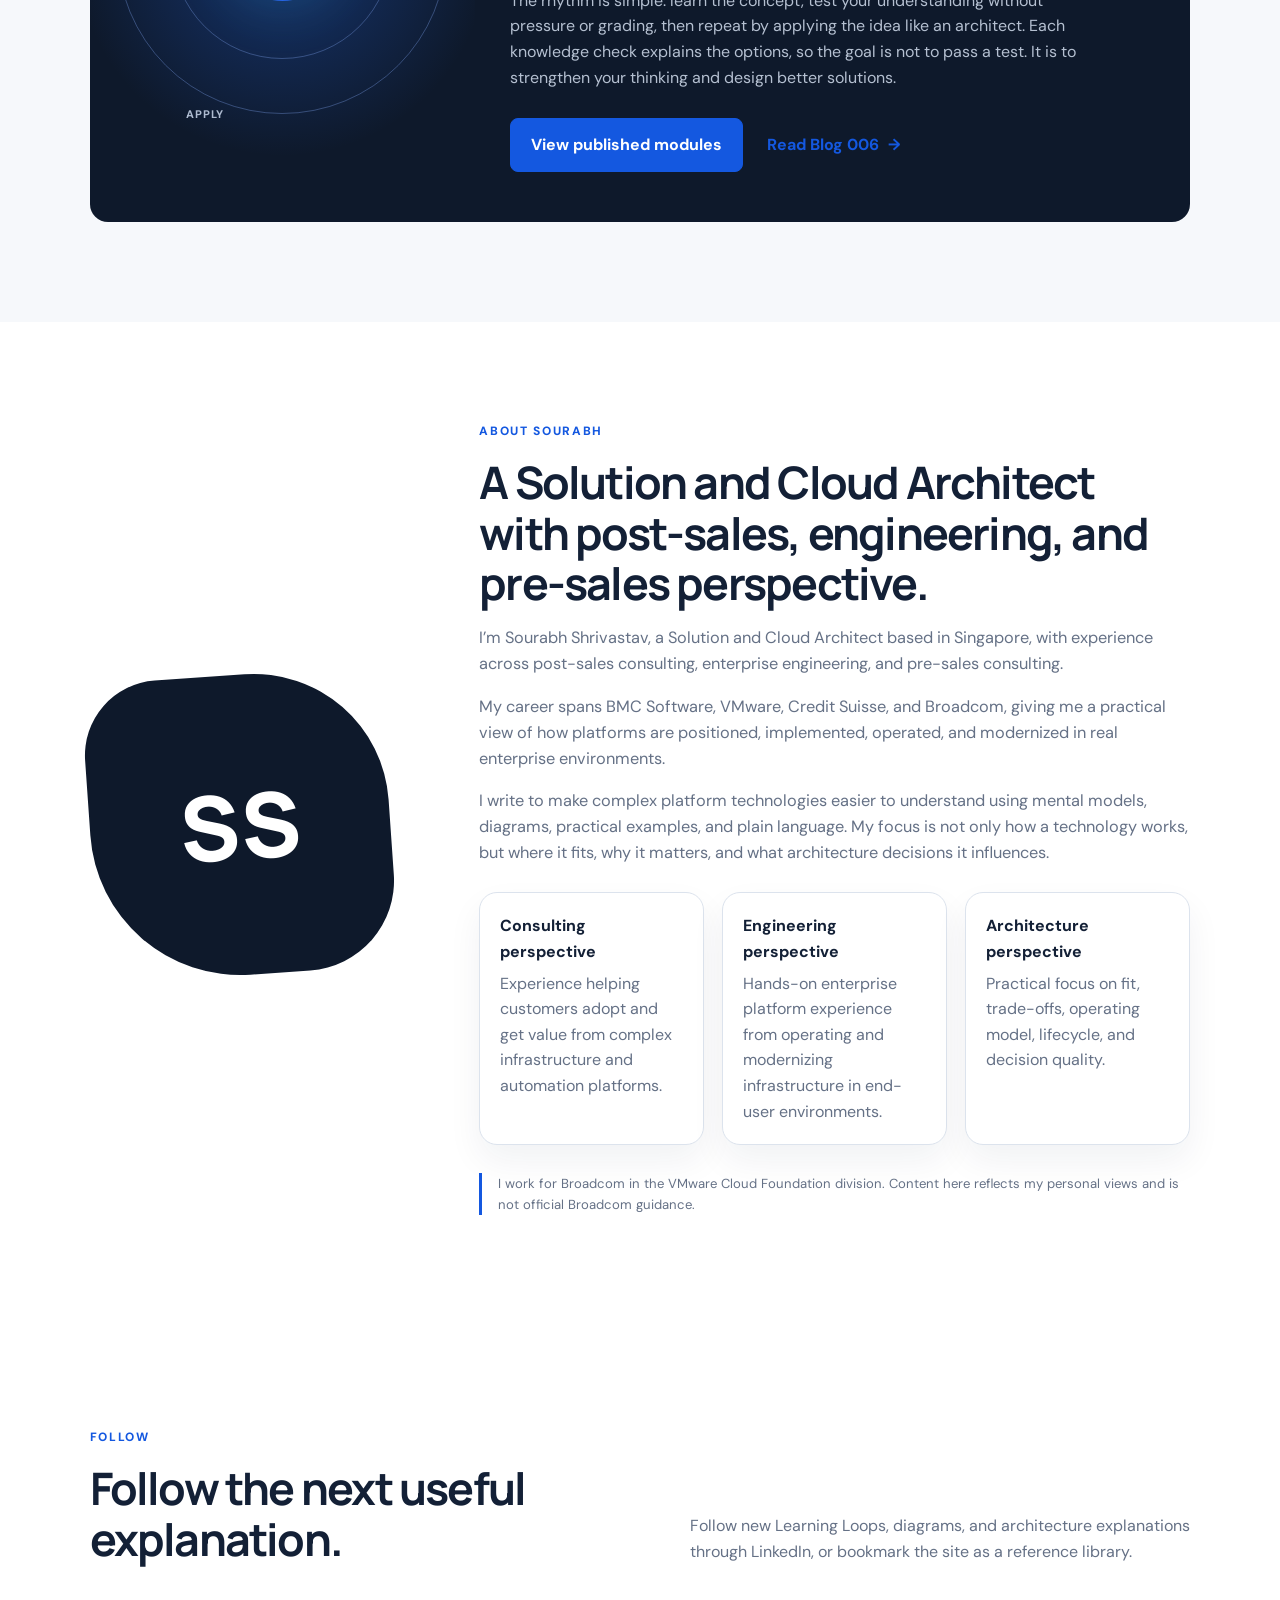
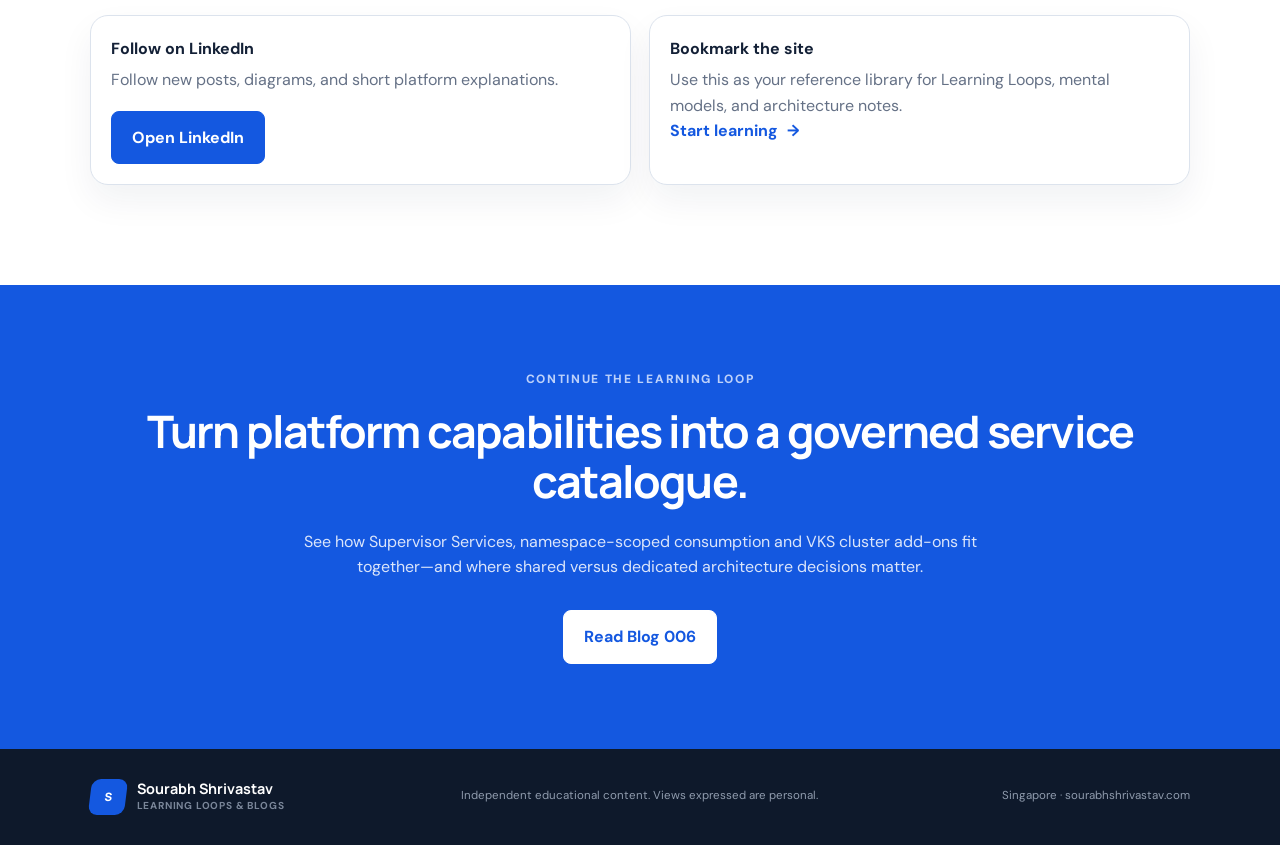
==== commit 3992b33f: "Feature Supervisor Services as Blog 006" ====
--- a/index.html
+++ b/index.html
@@ -93,14 +93,14 @@
             <span class="orbit-label label-learn">Learn</span><span class="orbit-label label-test">Test</span><span class="orbit-label label-apply">Apply</span>
           </div>
           <div class="loop-content">
-            <div class="loop-meta"><span class="status-badge">Live modules</span><span>5 published modules</span><span>Beginner → Architect</span></div>
+            <div class="loop-meta"><span class="status-badge">Live modules</span><span>6 published modules</span><span>Beginner → Architect</span></div>
             <p class="eyebrow">Featured Learning Loop</p>
             <h3>VMware vSphere Kubernetes Service (VKS)</h3>
             <p>Learning Loops make complex platform concepts easier to understand through mental models, plain language, and practical architecture context.</p>
             <p>The rhythm is simple: learn the concept, test your understanding without pressure or grading, then repeat by applying the idea like an architect. Each knowledge check explains the options, so the goal is not to pass a test. It is to strengthen your thinking and design better solutions.</p>
             <div class="loop-actions">
               <button class="button show-modules" type="button" aria-expanded="false">View published modules</button>
-              <a class="text-link" href="blogs/005-harbor-in-vks.html">Read Blog 005 <span>→</span></a>
+              <a class="text-link" href="blogs/006-supervisor-services.html">Read Blog 006 <span>→</span></a>
             </div>
           </div>
         </article>
@@ -113,6 +113,7 @@
             <li><a href="blogs/003-vcf-and-vks-core-concepts.html"><span>03</span><strong>VCF and VKS Core Concepts</strong><small>Connect Supervisor, vSphere Namespaces, VKS clusters, Cluster API, ClusterClass, VM Classes, Storage Policies and Supervisor-native runtime constructs.</small></a></li>
             <li><a href="blogs/004-vsphere-namespaces-and-zones.html"><span>04</span><strong>Designing vSphere Namespaces and Zones</strong><small>Make namespace, entitlement, access and infrastructure-zone decisions for VKS with practical design patterns.</small></a></li>
             <li><a href="blogs/005-harbor-in-vks.html"><span>05</span><strong>Harbor in VKS</strong><small>Design Harbor as a trusted container registry for VKS with projects, access control, scanning, replication, proxy cache and day-two operations.</small></a></li>
+            <li><a href="blogs/006-supervisor-services.html"><span>06</span><strong>Supervisor Services</strong><small>Design a governed service catalogue and decide when capabilities should be shared, namespace-scoped, or deployed per VKS cluster.</small></a></li>
           </ol>
         </div>
       </section>
@@ -147,9 +148,9 @@
 
       <section class="cta-section">
         <p class="eyebrow">Continue the learning loop</p>
-        <h2>Design Harbor as part of the Kubernetes platform.</h2>
-        <p>See how registry governance, access, scanning, image movement and day-two operations fit into a VKS architecture.</p>
-        <a class="button button-light" href="blogs/005-harbor-in-vks.html">Read Blog 005</a>
+        <h2>Turn platform capabilities into a governed service catalogue.</h2>
+        <p>See how Supervisor Services, namespace-scoped consumption and VKS cluster add-ons fit together—and where shared versus dedicated architecture decisions matter.</p>
+        <a class="button button-light" href="blogs/006-supervisor-services.html">Read Blog 006</a>
       </section>
     </main>
 
@@ -159,4 +160,4 @@
       <span>Singapore · sourabhshrivastav.com</span>
     </footer>
   </body>
-</html>
+</html>
